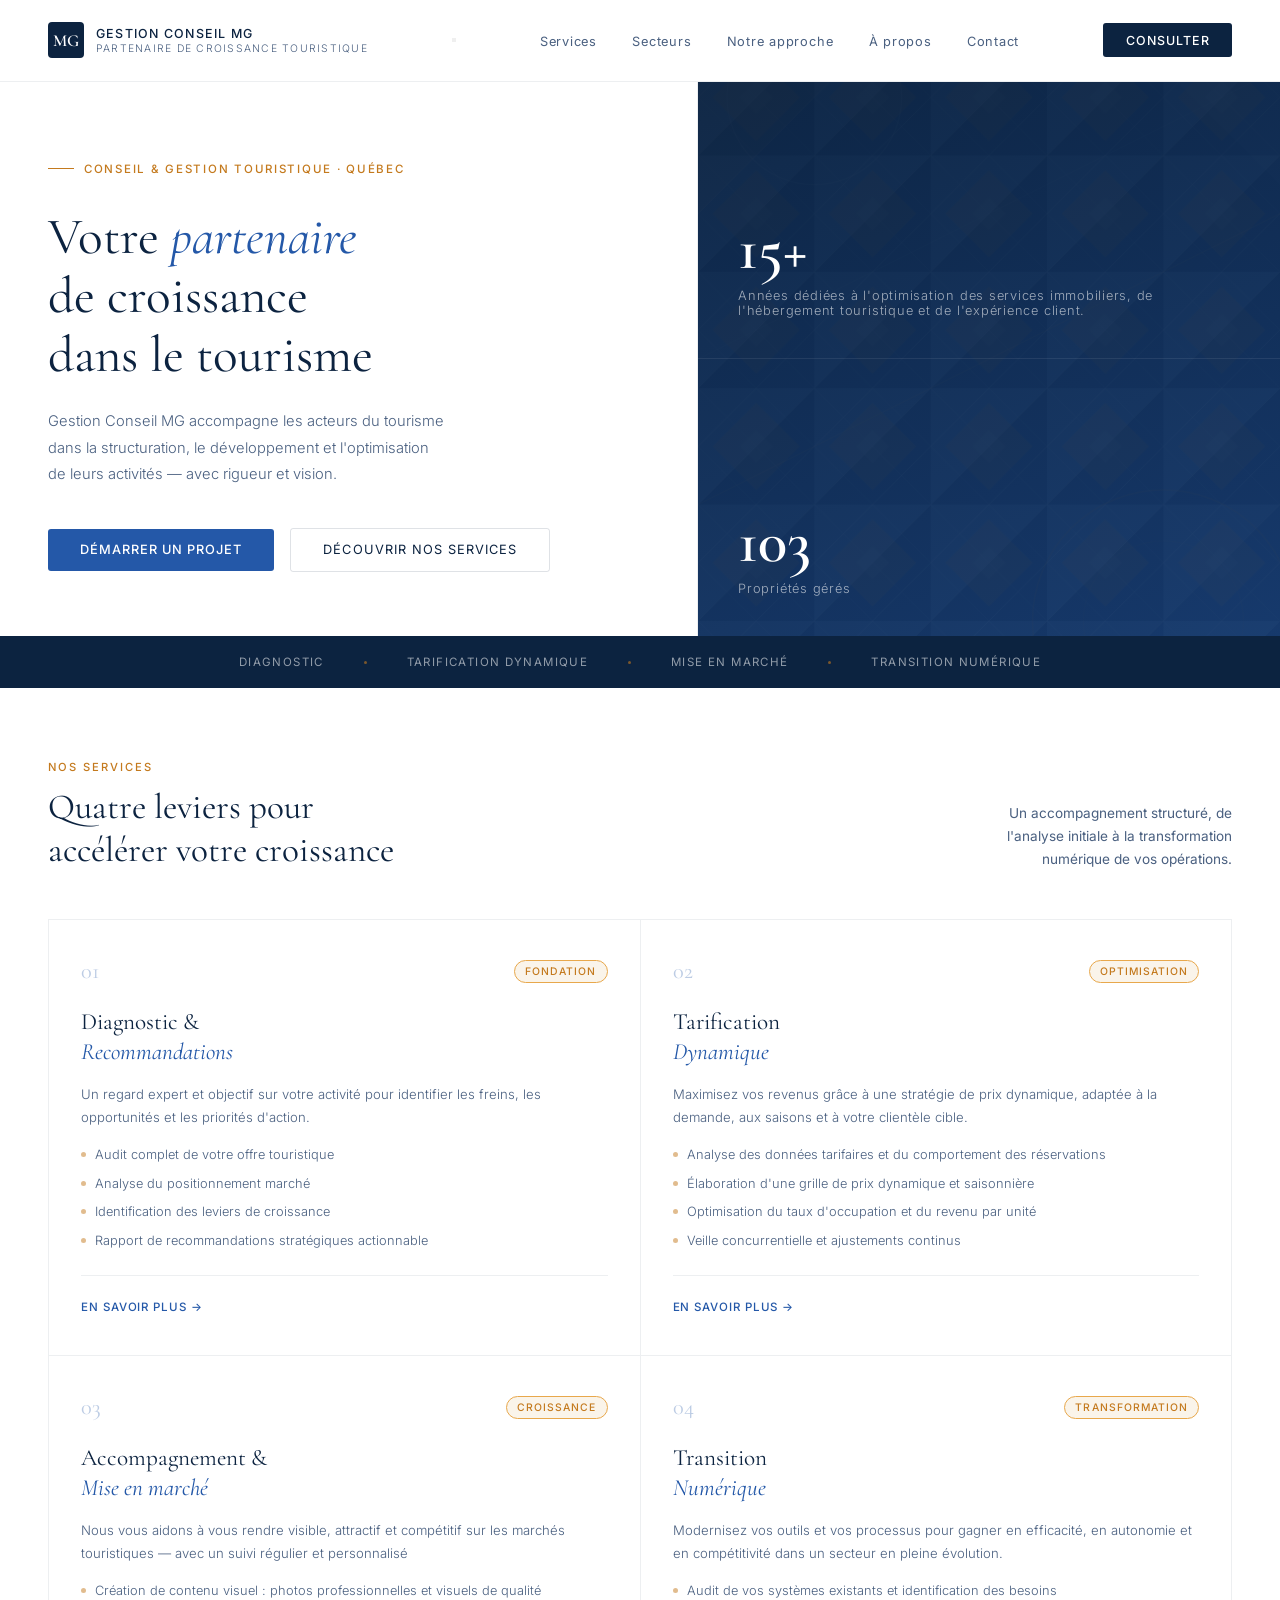
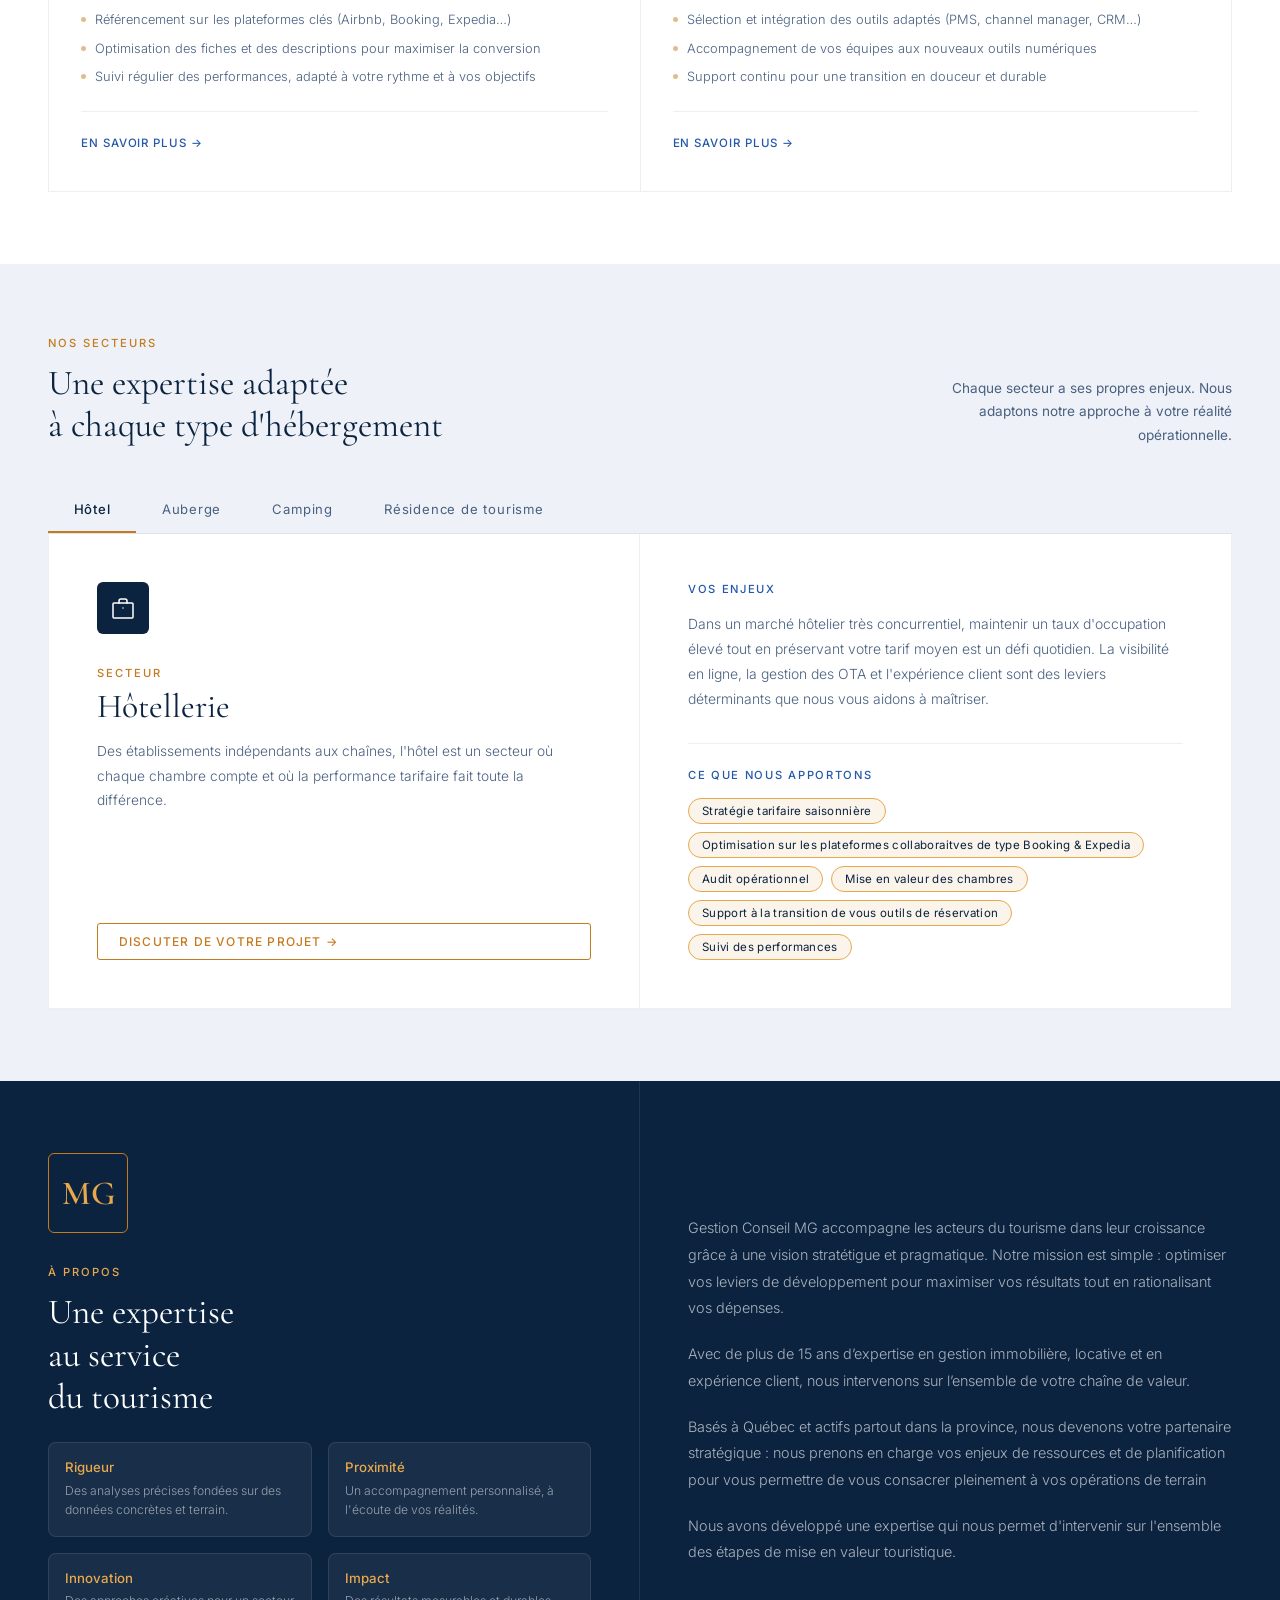
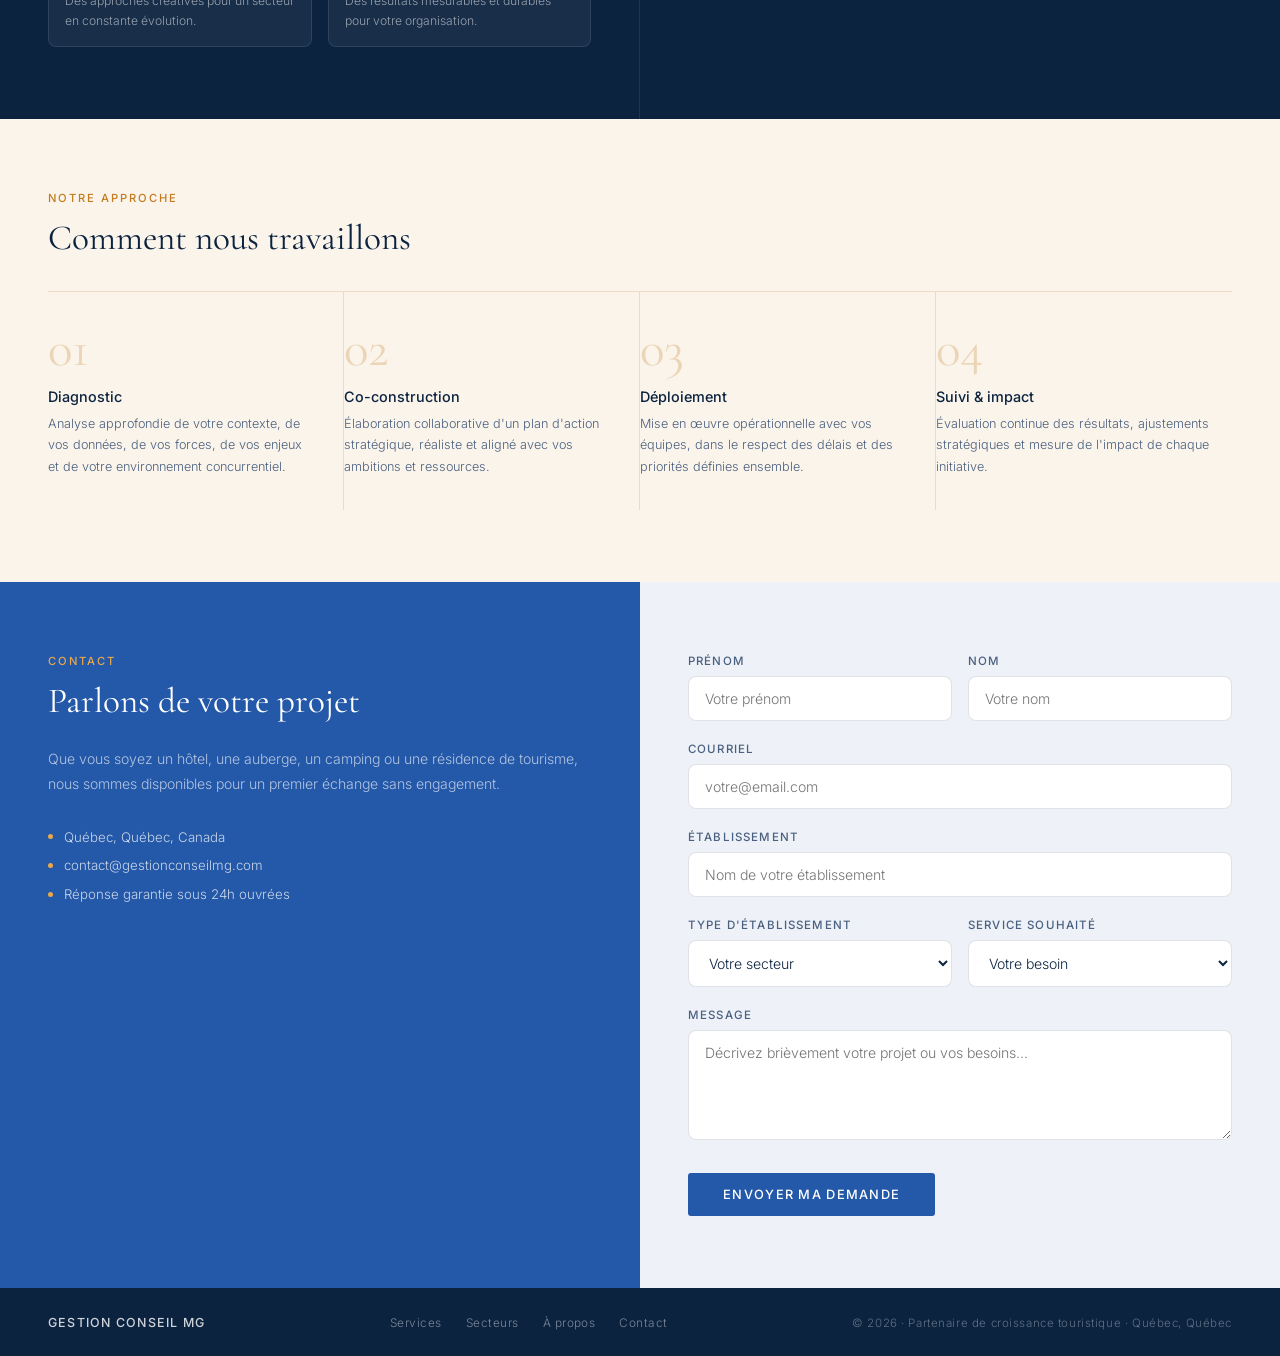
==== index.html @ 1deb2eab "Update index.html" ====
<!DOCTYPE html>
<html lang="fr">
<head>
  <meta charset="UTF-8" />
  <meta name="viewport" content="width=device-width, initial-scale=1.0" />
  <title>Gestion Conseil MG | Partenaire de croissance touristique</title>
  <meta name="description" content="Gestion Conseil MG accompagne les hôtels, auberges, campings et résidences de tourisme dans leur croissance : diagnostic, tarification dynamique, mise en marché et transition numérique." />
  <link rel="preconnect" href="https://fonts.googleapis.com" />
  <link rel="preconnect" href="https://fonts.gstatic.com" crossorigin />
  <link href="https://fonts.googleapis.com/css2?family=Cormorant+Garamond:ital,wght@0,400;0,600;1,400&family=Inter:wght@300;400;500&display=swap" rel="stylesheet" />
  <style>
    :root {
      --encre:      #0C2340;
      --cobalt:     #2458A8;
      --ciel:       #5B90D8;
      --ocre:       #C47A1E;
      --safran:     #E8A84C;
      --ivoire:     #FAF4EA;
      --ivoire-mid: #F0E8D8;
      --text:       #0C2340;
      --text-muted: #4A6080;
      --bg:         #ffffff;
      --bg-soft:    #EEF2F8;
      --border:     rgba(12,35,64,0.13);
      --border-soft:rgba(12,35,64,0.07);
      --radius:     8px;
      --radius-lg:  12px;
    }

    * { margin: 0; padding: 0; box-sizing: border-box; }

    body {
      font-family: 'Inter', sans-serif;
      background: var(--bg);
      color: var(--text);
      -webkit-font-smoothing: antialiased;
    }

    /* ── NAV ── */
    nav {
      display: flex;
      justify-content: space-between;
      align-items: center;
      padding: 1.4rem 3rem;
      border-bottom: 0.5px solid var(--border-soft);
      position: sticky;
      top: 0;
      background: var(--bg);
      z-index: 100;
    }
    .logo-wrap { display: flex; align-items: center; gap: 12px; text-decoration: none; }
    .logo-mark {
      width: 36px; height: 36px;
      background: var(--encre);
      border-radius: 4px;
      display: flex; align-items: center; justify-content: center;
      flex-shrink: 0;
    }
    .logo-mark span {
      font-family: 'Cormorant Garamond', serif;
      font-size: 1.05rem; font-weight: 600; color: #fff;
    }
    .logo-text {
      font-size: 0.78rem; font-weight: 500;
      letter-spacing: 0.1em; color: var(--text);
      text-transform: uppercase; line-height: 1.3;
    }
    .logo-sub {
      font-size: 0.65rem; font-weight: 300;
      letter-spacing: 0.12em; color: var(--text-muted);
      text-transform: uppercase;
    }
    .nav-links { display: flex; gap: 2.2rem; list-style: none; }
    .nav-links a {
      font-size: 0.8rem; color: var(--text-muted);
      text-decoration: none; letter-spacing: 0.06em;
      transition: color 0.2s;
    }
    .nav-links a:hover { color: var(--cobalt); }
    .nav-cta {
      font-size: 0.78rem; font-weight: 500;
      background: var(--encre); color: #fff;
      border: none; padding: 0.6rem 1.4rem;
      border-radius: 3px; cursor: pointer;
      font-family: 'Inter', sans-serif;
      letter-spacing: 0.08em; text-transform: uppercase;
      transition: opacity 0.2s;
    }
    .nav-cta:hover { opacity: 0.88; }

    /* ── HERO ── */
    .hero { display: grid; grid-template-columns: 1.2fr 1fr; min-height: 540px; }
    .hero-left {
      padding: 5rem 3rem 4rem;
      display: flex; flex-direction: column; justify-content: center;
      border-right: 0.5px solid var(--border-soft);
    }
    .hero-tag { display: inline-flex; align-items: center; gap: 10px; margin-bottom: 2rem; }
    .tag-line { width: 26px; height: 1px; background: var(--ocre); }
    .tag-txt {
      font-size: 0.72rem; font-weight: 500;
      letter-spacing: 0.15em; color: var(--ocre); text-transform: uppercase;
    }
    h1 {
      font-family: 'Cormorant Garamond', serif;
      font-size: 3.2rem; line-height: 1.15;
      color: var(--text); margin-bottom: 1.5rem; font-weight: 400;
    }
    h1 em { font-style: italic; color: var(--cobalt); }
    .hero-desc {
      font-size: 0.92rem; font-weight: 300;
      color: var(--text-muted); line-height: 1.8;
      max-width: 400px; margin-bottom: 2.5rem;
    }
    .hero-actions { display: flex; gap: 1rem; align-items: center; flex-wrap: wrap; }
    .btn-dark {
      background: var(--cobalt); color: #fff; border: none;
      padding: 0.85rem 2rem; font-family: 'Inter', sans-serif;
      font-size: 0.8rem; font-weight: 500;
      letter-spacing: 0.08em; text-transform: uppercase;
      cursor: pointer; border-radius: 3px; transition: opacity 0.2s;
    }
    .btn-dark:hover { opacity: 0.88; }
    .btn-outline {
      background: transparent; color: var(--text);
      border: 0.5px solid var(--border);
      padding: 0.85rem 2rem; font-family: 'Inter', sans-serif;
      font-size: 0.8rem; letter-spacing: 0.08em;
      text-transform: uppercase; cursor: pointer; border-radius: 3px;
      transition: border-color 0.2s, color 0.2s;
    }
    .btn-outline:hover { border-color: var(--ocre); color: var(--ocre); }
    .hero-right {
      display: grid; grid-template-rows: 1fr 1fr;
      background: var(--encre);
      position: relative;
      overflow: hidden;
    }
    .hero-right-bg {
      position: absolute;
      inset: 0;
      width: 100%;
      height: 100%;
      z-index: 0;
      opacity: 0.18;
    }
    .hero-right-overlay {
      position: absolute;
      inset: 0;
      background: linear-gradient(160deg, rgba(12,35,64,0.55) 0%, rgba(36,88,168,0.35) 100%);
      z-index: 1;
    }
    .hero-stat-block {
      padding: 2.5rem;
      border-bottom: 0.5px solid rgba(255,255,255,0.08);
      display: flex; flex-direction: column; justify-content: flex-end;
      position: relative;
      z-index: 2;
    }
    .hero-stat-block:last-child { border-bottom: none; border-right: none; }
    .big-num {
      font-family: 'Cormorant Garamond', serif;
      font-size: 3.8rem; font-weight: 600;
      color: #ffffff; line-height: 1;
    }
    .big-label {
      font-size: 0.8rem; font-weight: 300;
      color: rgba(255,255,255,0.6); letter-spacing: 0.06em; margin-top: 0.5rem;
    }

    /* ── TAGLINE BAR ── */
    .tagline-bar {
      padding: 1.2rem 3rem;
      display: flex; align-items: center; justify-content: center;
      gap: 2.5rem; background: var(--encre);
      flex-wrap: wrap;
    }
    .tl-item {
      font-size: 0.72rem; font-weight: 400;
      color: rgba(255,255,255,0.55); letter-spacing: 0.12em; text-transform: uppercase;
    }
    .tl-dot { width: 3px; height: 3px; border-radius: 50%; background: var(--ocre); opacity: 0.6; }

    /* ── SECTIONS ── */
    .section { padding: 4.5rem 3rem; }
    .sec-label {
      font-size: 0.7rem; font-weight: 500;
      letter-spacing: 0.18em; color: var(--ocre);
      text-transform: uppercase; margin-bottom: 0.75rem;
      display: block;
    }
    h2 {
      font-family: 'Cormorant Garamond', serif;
      font-size: 2.2rem; font-weight: 400;
      color: var(--text); line-height: 1.2;
    }
    .sec-header {
      display: flex; align-items: flex-end;
      justify-content: space-between; margin-bottom: 3rem;
    }
    .sec-desc-right {
      font-size: 0.85rem; color: var(--text-muted);
      line-height: 1.7; max-width: 280px; text-align: right;
    }

    /* ── SERVICES ── */
    .services-grid {
      display: grid; grid-template-columns: repeat(2, 1fr);
      border-top: 0.5px solid var(--border-soft);
      border-left: 0.5px solid var(--border-soft);
    }
    .svc {
      padding: 2.5rem 2rem;
      border-right: 0.5px solid var(--border-soft);
      border-bottom: 0.5px solid var(--border-soft);
      display: flex; flex-direction: column;
      transition: background 0.2s;
    }
    .svc:hover { background: var(--bg-soft); }
    .svc-top {
      display: flex; align-items: flex-start;
      justify-content: space-between; margin-bottom: 1.5rem;
    }
    .svc-num {
      font-family: 'Cormorant Garamond', serif;
      font-size: 1.4rem; color: var(--cobalt); opacity: 0.3; line-height: 1;
    }
    .svc-badge {
      font-size: 0.65rem; font-weight: 500;
      letter-spacing: 0.1em; text-transform: uppercase;
      padding: 4px 10px; border-radius: 100px;
      background: var(--ivoire); color: var(--ocre);
      border: 0.5px solid var(--safran);
    }
    .svc h3 {
      font-family: 'Cormorant Garamond', serif;
      font-size: 1.45rem; font-weight: 400;
      color: var(--text); margin-bottom: 1rem; line-height: 1.3;
    }
    .svc h3 em { font-style: italic; color: var(--cobalt); }
    .svc-body {
      font-size: 0.82rem; font-weight: 300;
      color: var(--text-muted); line-height: 1.75; flex: 1;
    }
    .svc-items { list-style: none; margin-top: 1rem; display: flex; flex-direction: column; gap: 0.55rem; }
    .svc-items li {
      display: flex; align-items: flex-start; gap: 9px;
      font-size: 0.8rem; font-weight: 300;
      color: var(--text-muted); line-height: 1.55;
    }
    .li-dot {
      width: 5px; height: 5px; border-radius: 50%;
      background: var(--ocre); opacity: 0.5;
      flex-shrink: 0; margin-top: 7px;
    }
    .svc-footer {
      margin-top: 1.5rem; padding-top: 1.2rem;
      border-top: 0.5px solid var(--border-soft);
    }
    .svc-link {
      display: inline-flex; align-items: center; gap: 6px;
      font-size: 0.72rem; font-weight: 500; color: var(--cobalt);
      letter-spacing: 0.08em; text-transform: uppercase; cursor: pointer;
      text-decoration: none; transition: gap 0.2s, color 0.2s;
    }
    .svc-link:hover { gap: 10px; color: var(--ocre); }

    /* ── SECTEURS ── */
    .secteurs-section { padding: 4.5rem 3rem; background: var(--bg-soft); }
    .secteur-tabs {
      display: flex; border-bottom: 0.5px solid var(--border-soft);
      overflow-x: auto;
    }
    .tab-btn {
      font-size: 0.82rem; font-weight: 400;
      letter-spacing: 0.06em; color: var(--text-muted);
      background: transparent; border: none;
      border-bottom: 2px solid transparent;
      padding: 0.9rem 1.6rem; cursor: pointer;
      font-family: 'Inter', sans-serif;
      transition: color 0.2s, border-color 0.2s;
      white-space: nowrap;
    }
    .tab-btn.active { color: var(--encre); font-weight: 500; border-bottom-color: var(--ocre); }
    .tab-btn:hover { color: var(--text); }
    .secteur-panels {
      border: 0.5px solid var(--border-soft);
      border-top: none; background: var(--bg);
    }
    .secteur-panel { display: none; grid-template-columns: 1fr 1fr; min-height: 400px; }
    .secteur-panel.active { display: grid; }
    .panel-left {
      padding: 3rem;
      border-right: 0.5px solid var(--border-soft);
      display: flex; flex-direction: column; justify-content: space-between;
    }
    .panel-icon {
      width: 52px; height: 52px;
      background: var(--encre);
      border-radius: 6px;
      display: flex; align-items: center; justify-content: center;
      margin-bottom: 2rem;
    }
    .panel-icon svg {
      width: 24px; height: 24px;
      stroke: #fff; fill: none;
      stroke-width: 1.5; stroke-linecap: round; stroke-linejoin: round;
    }
    .panel-title {
      font-family: 'Cormorant Garamond', serif;
      font-size: 2.1rem; font-weight: 400;
      color: var(--text); margin-bottom: 0.75rem; line-height: 1.2;
    }
    .panel-title em { font-style: italic; color: var(--cobalt); }
    .panel-subtitle {
      font-size: 0.86rem; font-weight: 300;
      color: var(--text-muted); line-height: 1.78; margin-bottom: 2rem;
    }
    .panel-cta {
      display: inline-flex; align-items: center; gap: 8px;
      font-size: 0.75rem; font-weight: 500; color: var(--ocre);
      letter-spacing: 0.1em; text-transform: uppercase; cursor: pointer;
      border: 1px solid var(--ocre); padding: 0.65rem 1.3rem;
      border-radius: 3px; background: transparent;
      font-family: 'Inter', sans-serif; transition: background 0.2s, color 0.2s;
    }
    .panel-cta:hover { background: var(--ocre); color: #fff; }
    .panel-right { padding: 3rem; display: flex; flex-direction: column; }
    .panel-challenge { margin-bottom: 2rem; }
    .panel-challenge h4, .panel-services h4 {
      font-size: 0.7rem; font-weight: 500;
      letter-spacing: 0.15em; color: var(--cobalt);
      text-transform: uppercase; margin-bottom: 1rem;
    }
    .panel-challenge p {
      font-size: 0.87rem; font-weight: 300;
      color: var(--text-muted); line-height: 1.78;
    }
    .panel-services { border-top: 0.5px solid var(--border-soft); padding-top: 1.5rem; }
    .panel-tags { display: flex; flex-wrap: wrap; gap: 0.5rem; }
    .ptag {
      font-size: 0.72rem; font-weight: 400;
      color: var(--encre); background: var(--ivoire);
      border: 0.5px solid var(--safran);
      padding: 5px 13px; border-radius: 100px; letter-spacing: 0.03em;
    }

    /* ── À PROPOS ── */
    .about { display: grid; grid-template-columns: 1fr 1fr; background: var(--encre); }
    .about-left { padding: 4.5rem 3rem; border-right: 0.5px solid rgba(255,255,255,0.08); }
    .about-left .sec-label { color: var(--safran); }
    .about-left h2 { color: #fff; margin-bottom: 1.5rem; }
    .about-right { padding: 4.5rem 3rem; display: flex; flex-direction: column; justify-content: center; }
    .about-right p {
      font-size: 0.9rem; font-weight: 300;
      color: rgba(255,255,255,0.65); line-height: 1.85; margin-bottom: 1.2rem;
    }
    .mg-monogram {
      width: 80px; height: 80px;
      border: 1.5px solid var(--ocre); border-radius: 6px;
      display: flex; align-items: center; justify-content: center;
      margin-bottom: 2rem;
    }
    .mg-monogram span {
      font-family: 'Cormorant Garamond', serif;
      font-size: 2.1rem; font-weight: 600; color: var(--safran);
    }
    .values { display: grid; grid-template-columns: 1fr 1fr; gap: 1rem; margin-top: 1.5rem; }
    .val {
      border: 0.5px solid rgba(255,255,255,0.1);
      padding: 1rem; border-radius: var(--radius);
      background: rgba(255,255,255,0.05);
    }
    .val h4 { font-size: 0.83rem; font-weight: 500; color: var(--safran); margin-bottom: 0.35rem; }
    .val p { font-size: 0.76rem; font-weight: 300; color: rgba(255,255,255,0.55); line-height: 1.6; }

    /* ── PROCESSUS ── */
    .process { padding: 4.5rem 3rem; background: var(--ivoire); }
    .process .sec-label { color: var(--ocre); }
    .steps {
      display: grid; grid-template-columns: repeat(4, 1fr);
      border-top: 0.5px solid rgba(196,122,30,0.2); margin-top: 2rem;
    }
    .step { padding: 2rem 1.8rem 2rem 0; border-right: 0.5px solid rgba(196,122,30,0.2); }
    .step:last-child { border-right: none; padding-right: 0; }
    .step-n {
      font-family: 'Cormorant Garamond', serif;
      font-size: 3.2rem; color: var(--ocre);
      opacity: 0.25; line-height: 1; margin-bottom: 0.75rem;
    }
    .step h4 { font-size: 0.9rem; font-weight: 500; color: var(--encre); margin-bottom: 0.5rem; }
    .step p { font-size: 0.79rem; font-weight: 300; color: var(--text-muted); line-height: 1.72; }

    /* ── CONTACT ── */
    .contact-section { display: grid; grid-template-columns: 1fr 1fr; }
    .contact-left { padding: 4.5rem 3rem; background: var(--cobalt); }
    .contact-left .sec-label { color: var(--safran); }
    .contact-left h2 {
      font-family: 'Cormorant Garamond', serif;
      font-size: 2.2rem; color: #fff; margin-bottom: 1.5rem;
    }
    .contact-left p {
      font-size: 0.88rem; font-weight: 300;
      color: rgba(255,255,255,0.65); line-height: 1.8; margin-bottom: 2rem;
    }
    .contact-details { display: flex; flex-direction: column; gap: 0.8rem; }
    .cd {
      font-size: 0.83rem; font-weight: 300;
      color: rgba(255,255,255,0.75);
      display: flex; align-items: center; gap: 11px;
    }
    .cd-dot { width: 5px; height: 5px; border-radius: 50%; background: var(--safran); flex-shrink: 0; }
    .contact-right { padding: 4.5rem 3rem; background: var(--bg-soft); }
    .form-group { margin-bottom: 1.3rem; }
    .form-group label {
      display: block; font-size: 0.72rem; font-weight: 500;
      letter-spacing: 0.1em; text-transform: uppercase;
      color: var(--text-muted); margin-bottom: 0.5rem;
    }
    .form-group input,
    .form-group textarea,
    .form-group select {
      width: 100%; padding: 0.82rem 1rem;
      border: 0.5px solid var(--border);
      border-radius: var(--radius);
      background: var(--bg); color: var(--text);
      font-family: 'Inter', sans-serif;
      font-size: 0.88rem; font-weight: 300; outline: none;
      transition: border-color 0.2s;
    }
    .form-group input:focus,
    .form-group textarea:focus,
    .form-group select:focus { border-color: var(--cobalt); }
    .form-group textarea { min-height: 110px; resize: vertical; }
    .form-row { display: grid; grid-template-columns: 1fr 1fr; gap: 1rem; }
    .submit {
      background: var(--cobalt); color: #fff; border: none;
      padding: 0.9rem 2.2rem; font-family: 'Inter', sans-serif;
      font-size: 0.8rem; font-weight: 500;
      letter-spacing: 0.1em; text-transform: uppercase;
      cursor: pointer; border-radius: 3px; margin-top: 0.5rem;
      transition: opacity 0.2s;
    }
    .submit:hover { opacity: 0.88; }

    /* ── FOOTER ── */
    footer {
      border-top: 0.5px solid var(--border-soft);
      padding: 1.6rem 3rem;
      background: var(--encre);
      display: flex; justify-content: space-between; align-items: center;
      flex-wrap: wrap; gap: 1rem;
    }
    .foot-logo {
      font-size: 0.78rem; font-weight: 500;
      letter-spacing: 0.1em; color: rgba(255,255,255,0.8); text-transform: uppercase;
    }
    .foot-links { display: flex; gap: 1.5rem; }
    .foot-links a {
      font-size: 0.74rem; font-weight: 300;
      color: rgba(255,255,255,0.45); text-decoration: none;
      letter-spacing: 0.04em; transition: color 0.2s;
    }
    .foot-links a:hover { color: var(--safran); }
    .foot-right {
      font-size: 0.72rem; font-weight: 300;
      color: rgba(255,255,255,0.35); letter-spacing: 0.05em;
    }

    /* ── RESPONSIVE ── */
    @media (max-width: 900px) {
      nav { padding: 1rem 1.5rem; }
      .nav-links { display: none; }
      .hero { grid-template-columns: 1fr; }
      .hero-right { grid-template-columns: 1fr 1fr; grid-template-rows: auto; min-height: auto; }
      .hero-stat-block { border-bottom: none; border-right: 0.5px solid var(--border-soft); }
      .hero-stat-block:last-child { border-right: none; }
      h1 { font-size: 2.4rem; }
      .section, .secteurs-section, .about-left, .about-right,
      .process, .contact-left, .contact-right { padding: 3rem 1.5rem; }
      .services-grid { grid-template-columns: 1fr; }
      .about { grid-template-columns: 1fr; }
      .about-left { border-right: none; border-bottom: 0.5px solid rgba(255,255,255,0.08); }
      .steps { grid-template-columns: 1fr 1fr; }
      .step { border-bottom: 0.5px solid rgba(196,122,30,0.2); }
      .step:nth-child(2n) { border-right: none; }
      .contact-section { grid-template-columns: 1fr; }
      .secteur-panel { grid-template-columns: 1fr; }
      .panel-left { border-right: none; border-bottom: 0.5px solid var(--border-soft); }
      .sec-header { flex-direction: column; align-items: flex-start; gap: 1rem; }
      .sec-desc-right { text-align: left; max-width: 100%; }
      .form-row { grid-template-columns: 1fr; }
      .tagline-bar { gap: 1.5rem; }
    }
  </style>
</head>
<body>

<!-- ── NAVIGATION ── -->
<nav>
  <a class="logo-wrap" href="#">
    <div class="logo-mark"><span>MG</span></div>
    <div>
      <div class="logo-text">Gestion Conseil MG</div>
      <div class="logo-sub">Partenaire de croissance touristique</div>
    </div>
  </a>

  <!-- Bouton hamburger (visible sur mobile) -->
  <button class="nav-toggle" aria-label="Ouvrir le menu" aria-expanded="false" aria-controls="main-nav">
    <span class="bar"></span>
    <span class="bar"></span>
    <span class="bar"></span>
  </button>

  <ul class="nav-links" id="main-nav">
    <li><a href="#services">Services</a></li>
    <li><a href="#secteurs">Secteurs</a></li>
    <li><a href="#approche">Notre approche</a></li>
    <li><a href="#apropos">À propos</a></li>
    <li><a href="#contact">Contact</a></li>
  </ul>

  <button class="nav-cta" onclick="document.getElementById('contact').scrollIntoView({behavior:'smooth'})">Consulter</button>
</nav>

<!-- ── HERO ── -->
<section class="hero">
  <div class="hero-left">
    <div class="hero-tag">
      <div class="tag-line"></div>
      <div class="tag-txt">Conseil &amp; Gestion Touristique · Québec</div>
    </div>
    <h1>Votre <em>partenaire</em><br>de croissance<br>dans le tourisme</h1>
    <p class="hero-desc">Gestion Conseil MG accompagne les acteurs du tourisme dans la structuration, le développement et l'optimisation de leurs activités — avec rigueur et vision.</p>
    <div class="hero-actions">
      <button class="btn-dark" onclick="document.getElementById('contact').scrollIntoView({behavior:'smooth'})">Démarrer un projet</button>
      <button class="btn-outline" onclick="document.getElementById('services').scrollIntoView({behavior:'smooth'})">Découvrir nos services</button>
    </div>
  </div>
  <div class="hero-right">
    <!-- Texture géométrique SVG -->
    <svg class="hero-right-bg" xmlns="http://www.w3.org/2000/svg" viewBox="0 0 400 600" preserveAspectRatio="xMidYMid slice">
      <!-- Grille de triangles et losanges -->
      <defs>
        <pattern id="geo" x="0" y="0" width="80" height="80" patternUnits="userSpaceOnUse">
          <!-- Triangle haut-gauche -->
          <polygon points="0,0 80,0 0,80" fill="#5B90D8" opacity="0.6"/>
          <!-- Triangle bas-droit -->
          <polygon points="80,80 80,0 0,80" fill="#2458A8" opacity="0.5"/>
          <!-- Losange central -->
          <polygon points="40,10 70,40 40,70 10,40" fill="#C47A1E" opacity="0.25"/>
          <!-- Petit carré centre -->
          <rect x="32" y="32" width="16" height="16" fill="#ffffff" opacity="0.08" transform="rotate(45 40 40)"/>
        </pattern>
        <pattern id="grid" x="0" y="0" width="40" height="40" patternUnits="userSpaceOnUse">
          <line x1="40" y1="0" x2="0" y2="40" stroke="#ffffff" stroke-width="0.4" opacity="0.3"/>
          <line x1="0" y1="0" x2="40" y2="40" stroke="#ffffff" stroke-width="0.4" opacity="0.15"/>
        </pattern>
      </defs>
      <rect width="400" height="600" fill="url(#geo)"/>
      <rect width="400" height="600" fill="url(#grid)"/>
      <!-- Grands triangles décoratifs -->
      <polygon points="0,0 200,0 0,200" fill="#E8A84C" opacity="0.12"/>
      <polygon points="400,600 200,600 400,400" fill="#5B90D8" opacity="0.15"/>
      <polygon points="400,0 400,180 220,0" fill="#ffffff" opacity="0.06"/>
      <!-- Cercles géométriques -->
      <circle cx="320" cy="480" r="90" fill="none" stroke="#C47A1E" stroke-width="1" opacity="0.2"/>
      <circle cx="320" cy="480" r="55" fill="none" stroke="#C47A1E" stroke-width="0.5" opacity="0.15"/>
      <circle cx="80" cy="120" r="60" fill="none" stroke="#ffffff" stroke-width="0.8" opacity="0.12"/>
      <!-- Lignes diagonales -->
      <line x1="0" y1="300" x2="400" y2="100" stroke="#ffffff" stroke-width="0.5" opacity="0.1"/>
      <line x1="0" y1="400" x2="400" y2="200" stroke="#E8A84C" stroke-width="0.8" opacity="0.15"/>
    </svg>
    <div class="hero-right-overlay"></div>
    <div class="hero-stat-block">
      <div class="big-num">15+</div>
      <div class="big-label">Années dédiées à l'optimisation des services immobiliers, de l'hébergement touristique et de l'expérience client.</div>
    </div>
    <div class="hero-stat-block">
      <div class="big-num">103</div>
      <div class="big-label">Propriétés gérés</div>
    </div>
  </div>
</section>

<!-- ── TAGLINE BAR ── -->
<div class="tagline-bar">
  <span class="tl-item">Diagnostic</span>
  <div class="tl-dot"></div>
  <span class="tl-item">Tarification dynamique</span>
  <div class="tl-dot"></div>
  <span class="tl-item">Mise en marché</span>
  <div class="tl-dot"></div>
  <span class="tl-item">Transition numérique</span>
</div>

<!-- ── SERVICES ── -->
<section class="section" id="services">
  <div class="sec-header">
    <div>
      <span class="sec-label">Nos services</span>
      <h2>Quatre leviers pour<br>accélérer votre croissance</h2>
    </div>
    <p class="sec-desc-right">Un accompagnement structuré, de l'analyse initiale à la transformation numérique de vos opérations.</p>
  </div>
  <div class="services-grid">

    <div class="svc">
      <div class="svc-top">
        <div class="svc-num">01</div>
        <div class="svc-badge">Fondation</div>
      </div>
      <h3>Diagnostic &amp;<br><em>Recommandations</em></h3>
      <div class="svc-body">
        Un regard expert et objectif sur votre activité pour identifier les freins, les opportunités et les priorités d'action.
        <ul class="svc-items">
          <li><div class="li-dot"></div>Audit complet de votre offre touristique</li>
          <li><div class="li-dot"></div>Analyse du positionnement marché</li>
          <li><div class="li-dot"></div>Identification des leviers de croissance</li>
          <li><div class="li-dot"></div>Rapport de recommandations stratégiques actionnable</li>
        </ul>
      </div>
      <div class="svc-footer"><a class="svc-link" href="#contact">En savoir plus →</a></div>
    </div>

    <div class="svc">
      <div class="svc-top">
        <div class="svc-num">02</div>
        <div class="svc-badge">Optimisation</div>
      </div>
      <h3>Tarification<br><em>Dynamique</em></h3>
      <div class="svc-body">
        Maximisez vos revenus grâce à une stratégie de prix dynamique, adaptée à la demande, aux saisons et à votre clientèle cible.
        <ul class="svc-items">
          <li><div class="li-dot"></div>Analyse des données tarifaires et du comportement des réservations</li>
          <li><div class="li-dot"></div>Élaboration d'une grille de prix dynamique et saisonnière</li>
          <li><div class="li-dot"></div>Optimisation du taux d'occupation et du revenu par unité</li>
          <li><div class="li-dot"></div>Veille concurrentielle et ajustements continus</li>
        </ul>
      </div>
      <div class="svc-footer"><a class="svc-link" href="#contact">En savoir plus →</a></div>
    </div>

    <div class="svc">
      <div class="svc-top">
        <div class="svc-num">03</div>
        <div class="svc-badge">Croissance</div>
      </div>
      <h3>Accompagnement &amp;<br><em>Mise en marché</em></h3>
      <div class="svc-body">
        Nous vous aidons à vous rendre visible, attractif et compétitif sur les marchés touristiques — avec un suivi régulier et personnalisé
        <ul class="svc-items">
          <li><div class="li-dot"></div>Création de contenu visuel : photos professionnelles et visuels de qualité</li>
          <li><div class="li-dot"></div>Référencement sur les plateformes clés (Airbnb, Booking, Expedia…)</li>
          <li><div class="li-dot"></div>Optimisation des fiches et des descriptions pour maximiser la conversion</li>
          <li><div class="li-dot"></div>Suivi régulier des performances, adapté à votre rythme et à vos objectifs</li>
        </ul>
      </div>
      <div class="svc-footer"><a class="svc-link" href="#contact">En savoir plus →</a></div>
    </div>

    <div class="svc">
      <div class="svc-top">
        <div class="svc-num">04</div>
        <div class="svc-badge">Transformation</div>
      </div>
      <h3>Transition<br><em>Numérique</em></h3>
      <div class="svc-body">
        Modernisez vos outils et vos processus pour gagner en efficacité, en autonomie et en compétitivité dans un secteur en pleine évolution.
        <ul class="svc-items">
          <li><div class="li-dot"></div>Audit de vos systèmes existants et identification des besoins</li>
          <li><div class="li-dot"></div>Sélection et intégration des outils adaptés (PMS, channel manager, CRM…)</li>
          <li><div class="li-dot"></div>Accompagnement de vos équipes aux nouveaux outils numériques</li>
          <li><div class="li-dot"></div>Support continu pour une transition en douceur et durable</li>
        </ul>
      </div>
      <div class="svc-footer"><a class="svc-link" href="#contact">En savoir plus →</a></div>
    </div>

  </div>
</section>

<!-- ── SECTEURS ── -->
<section class="secteurs-section" id="secteurs">
  <div style="margin-bottom:2.5rem">
    <span class="sec-label">Nos secteurs</span>
    <div class="sec-header" style="margin-bottom:0">
      <h2>Une expertise adaptée<br>à chaque type d'hébergement</h2>
      <p class="sec-desc-right">Chaque secteur a ses propres enjeux. Nous adaptons notre approche à votre réalité opérationnelle.</p>
    </div>
  </div>

  <div class="secteur-tabs">
    <button class="tab-btn active" onclick="showTab('hotel',this)">Hôtel</button>
    <button class="tab-btn" onclick="showTab('auberge',this)">Auberge</button>
    <button class="tab-btn" onclick="showTab('camping',this)">Camping</button>
    <button class="tab-btn" onclick="showTab('residence',this)">Résidence de tourisme</button>
  </div>

  <div class="secteur-panels">

    <div class="secteur-panel active" id="panel-hotel">
      <div class="panel-left">
        <div>
          <div class="panel-icon">
            <svg viewBox="0 0 24 24"><rect x="2" y="7" width="20" height="15" rx="1"/><path d="M16 7V5a2 2 0 0 0-2-2h-4a2 2 0 0 0-2 2v2"/><line x1="12" y1="12" x2="12" y2="12.01"/></svg>
          </div>
          <span class="sec-label" style="margin-bottom:0.4rem">Secteur</span>
          <div class="panel-title">Hôtellerie</div>
          <p class="panel-subtitle">Des établissements indépendants aux chaînes, l'hôtel est un secteur où chaque chambre compte et où la performance tarifaire fait toute la différence.</p>
        </div>
        <button class="panel-cta" onclick="document.getElementById('contact').scrollIntoView({behavior:'smooth'})">Discuter de votre projet →</button>
      </div>
      <div class="panel-right">
        <div class="panel-challenge"><h4>Vos enjeux</h4><p>Dans un marché hôtelier très concurrentiel, maintenir un taux d'occupation élevé tout en préservant votre tarif moyen est un défi quotidien. La visibilité en ligne, la gestion des OTA et l'expérience client sont des leviers déterminants que nous vous aidons à maîtriser.</p></div>
        <div class="panel-services"><h4>Ce que nous apportons</h4>
          <div class="panel-tags">
            <span class="ptag">Stratégie tarifaire saisonnière</span>
            <span class="ptag">Optimisation sur les plateformes collaboraitves de type Booking &amp; Expedia</span>
            <span class="ptag">Audit opérationnel</span>
            <span class="ptag">Mise en valeur des chambres</span>
            <span class="ptag">Support à la transition de vous outils de réservation</span>
            <span class="ptag">Suivi des performances</span>
          </div>
        </div>
      </div>
    </div>

    <div class="secteur-panel" id="panel-auberge">
      <div class="panel-left">
        <div>
          <div class="panel-icon">
            <svg viewBox="0 0 24 24"><path d="M3 9l9-7 9 7v11a2 2 0 0 1-2 2H5a2 2 0 0 1-2-2z"/><polyline points="9 22 9 12 15 12 15 22"/></svg>
          </div>
          <span class="sec-label" style="margin-bottom:0.4rem">Secteur</span>
          <div class="panel-title">Auberge</div>
          <p class="panel-subtitle">Les auberges — de charme, rurales ou de jeunesse — offrent une expérience unique fondée sur l'authenticité et l'accueil. Leur potentiel commercial est souvent sous-exploité.</p>
        </div>
        <button class="panel-cta" onclick="document.getElementById('contact').scrollIntoView({behavior:'smooth'})">Discuter de votre projet →</button>
      </div>
      <div class="panel-right">
        <div class="panel-challenge"><h4>Vos enjeux</h4><p>Les auberges font face à des défis particuliers : saisonnalité prononcée, ressources humaines limitées, faible visibilité numérique et difficulté à se différencier dans un marché saturé. Nous vous aidons à construire une identité forte, à structurer vos tarifs et à rayonner sur les bonnes plateformes.</p></div>
        <div class="panel-services"><h4>Ce que nous apportons</h4>
          <div class="panel-tags">
            <span class="ptag">Positionnement &amp; identité</span>
            <span class="ptag">Tarification par saison</span>
            <span class="ptag">Photos professionnelles</span>
            <span class="ptag">Optimisation sur les plateformes collaboraitves de type Booking &amp; Expedia</span>
            <span class="ptag">Gestion des avis clients</span>
            <span class="ptag">Support à la transition de vous outils de réservation</span>
            <span class="ptag">Suivi régulier adapté</span>
          </div>
        </div>
      </div>
    </div>

    <div class="secteur-panel" id="panel-camping">
      <div class="panel-left">
        <div>
          <div class="panel-icon">
            <svg viewBox="0 0 24 24"><polygon points="3 17 12 3 21 17"/><line x1="3" y1="17" x2="21" y2="17"/></svg>
          </div>
          <span class="sec-label" style="margin-bottom:0.4rem">Secteur</span>
          <div class="panel-title">Camping</div>
          <p class="panel-subtitle">Emplacements, chalets, tentes prêt-à-camper : le secteur du camping se transforme avec la montée du glamping et des nouvelles attentes de la clientèle en quête de nature et d'authenticité.</p>
        </div>
        <button class="panel-cta" onclick="document.getElementById('contact').scrollIntoView({behavior:'smooth'})">Discuter de votre projet →</button>
      </div>
      <div class="panel-right">
        <div class="panel-challenge"><h4>Vos enjeux</h4><p>La haute saisonnalité des campings exige une gestion rigoureuse des disponibilités, une tarification dynamique par type d'emplacement et une présence digitale optimisée pour capter les réservations en ligne. Nous vous accompagnons pour maximiser vos revenus sur chaque période et diversifier votre clientèle.</p></div>
        <div class="panel-services"><h4>Ce que nous apportons</h4>
          <div class="panel-tags">
            <span class="ptag">Tarification par type d'unité</span>
            <span class="ptag">Stratégie haute &amp; basse saison</span>
            <span class="ptag">Mise en valeur visuelle des sites</span>
            <span class="ptag">Référencement plateformes camping</span>
            <span class="ptag">Support à la transition de vous outils de réservation</span>
            <span class="ptag">Développement offre glamping</span>
            <span class="ptag">Suivi des performances</span>
          </div>
        </div>
      </div>
    </div>

    <div class="secteur-panel" id="panel-residence">
      <div class="panel-left">
        <div>
          <div class="panel-icon">
            <svg viewBox="0 0 24 24"><path d="M3 9l9-7 9 7v11a2 2 0 0 1-2 2H5a2 2 0 0 1-2-2z"/><rect x="9" y="14" width="6" height="8"/></svg>
          </div>
          <span class="sec-label" style="margin-bottom:0.4rem">Secteur</span>
          <div class="panel-title">Résidence <em>de tourisme</em></div>
          <p class="panel-subtitle">Appartements meublés, studios ou villas en gestion locative touristique : la résidence de tourisme cumule les enjeux de l'hôtellerie et de la gestion immobilière.</p>
        </div>
        <button class="panel-cta" onclick="document.getElementById('contact').scrollIntoView({behavior:'smooth'})">Discuter de votre projet →</button>
      </div>
      <div class="panel-right">
        <div class="panel-challenge"><h4>Vos enjeux</h4><p>Entre la concurrence d'Airbnb, la gestion multi-unités et les exigences de classement, les résidences de tourisme doivent se professionnaliser sur tous les fronts : tarification, visibilité, maintenance et expérience client. Nous vous aidons à structurer votre offre et à optimiser chaque unité.</p></div>
        <div class="panel-services"><h4>Ce que nous apportons</h4>
          <div class="panel-tags">
            <span class="ptag">Tarification multi-unités</span>
            <span class="ptag">Optimisation Airbnb &amp; VRBO</span>
            <span class="ptag">Photos &amp; description des unités</span>
            <span class="ptag">Channel manager adapté</span>
            <span class="ptag">Classement &amp; certification</span>
            <span class="ptag">Gestion des avis &amp; e-réputation</span>
            <span class="ptag">Support à la transition de vous outils de réservation</span>
            <span class="ptag">Suivi mensuel des revenus</span>
          </div>
        </div>
      </div>
    </div>

  </div>
</section>

<!-- ── À PROPOS ── -->
<section class="about" id="apropos">
  <div class="about-left">
    <div class="mg-monogram"><span>MG</span></div>
    <span class="sec-label">À propos</span>
    <h2>Une expertise<br>au service<br>du tourisme</h2>
    <div class="values">
      <div class="val"><h4>Rigueur</h4><p>Des analyses précises fondées sur des données concrètes et terrain.</p></div>
      <div class="val"><h4>Proximité</h4><p>Un accompagnement personnalisé, à l'écoute de vos réalités.</p></div>
      <div class="val"><h4>Innovation</h4><p>Des approches créatives pour un secteur en constante évolution.</p></div>
      <div class="val"><h4>Impact</h4><p>Des résultats mesurables et durables pour votre organisation.</p></div>
    </div>
  </div>
  <div class="about-right">
    <p>Gestion Conseil MG accompagne les acteurs du tourisme dans leur croissance grâce à une vision stratétigue et pragmatique. Notre mission est simple : optimiser vos leviers de développement pour maximiser vos résultats tout en rationalisant vos dépenses.
    <p>Avec de plus de 15 ans d’expertise en gestion immobilière, locative et en expérience client, nous intervenons sur l’ensemble de votre chaîne de valeur. 
    <p>Basés à Québec et actifs partout dans la province, nous devenons votre partenaire stratégique : nous prenons en charge vos enjeux de ressources et de planification pour vous permettre de vous consacrer pleinement à vos opérations de terrain</p>
    <p>Nous avons développé une expertise qui nous permet d'intervenir sur l'ensemble des étapes de mise en valeur touristique.</p>
  </div>
</section>

<!-- ── PROCESSUS ── -->
<section class="process" id="approche">
  <span class="sec-label">Notre approche</span>
  <h2>Comment nous travaillons</h2>
  <div class="steps">
    <div class="step"><div class="step-n">01</div><h4>Diagnostic</h4><p>Analyse approfondie de votre contexte, de vos données, de vos forces, de vos enjeux et de votre environnement concurrentiel.</p></div>
    <div class="step"><div class="step-n">02</div><h4>Co-construction</h4><p>Élaboration collaborative d'un plan d'action stratégique, réaliste et aligné avec vos ambitions et ressources.</p></div>
    <div class="step"><div class="step-n">03</div><h4>Déploiement</h4><p>Mise en œuvre opérationnelle avec vos équipes, dans le respect des délais et des priorités définies ensemble.</p></div>
    <div class="step"><div class="step-n">04</div><h4>Suivi &amp; impact</h4><p>Évaluation continue des résultats, ajustements stratégiques et mesure de l'impact de chaque initiative.</p></div>
  </div>
</section>

<!-- ── CONTACT ── -->
<section class="contact-section" id="contact">
  <div class="contact-left">
    <span class="sec-label">Contact</span>
    <h2>Parlons de votre projet</h2>
    <p>Que vous soyez un hôtel, une auberge, un camping ou une résidence de tourisme, nous sommes disponibles pour un premier échange sans engagement.</p>
    <div class="contact-details">
      <div class="cd"><div class="cd-dot"></div>Québec, Québec, Canada</div>
      <div class="cd"><div class="cd-dot"></div>contact@gestionconseilmg.com</div>
      <div class="cd"><div class="cd-dot"></div>Réponse garantie sous 24h ouvrées</div>
    </div>
  </div>
  <div class="contact-right">
    <form onsubmit="handleSubmit(event)">
      <div class="form-row">
        <div class="form-group"><label>Prénom</label><input type="text" placeholder="Votre prénom" required /></div>
        <div class="form-group"><label>Nom</label><input type="text" placeholder="Votre nom" required /></div>
      </div>
      <div class="form-group"><label>Courriel</label><input type="email" placeholder="votre@email.com" required /></div>
      <div class="form-group"><label>Établissement</label><input type="text" placeholder="Nom de votre établissement" /></div>
      <div class="form-row">
        <div class="form-group">
          <label>Type d'établissement</label>
          <select>
            <option value="" disabled selected>Votre secteur</option>
            <option>Hôtel</option>
            <option>Auberge</option>
            <option>Camping</option>
            <option>Résidence de tourisme</option>
            <option>Autre</option>
          </select>
        </div>
        <div class="form-group">
          <label>Service souhaité</label>
          <select>
            <option value="" disabled selected>Votre besoin</option>
            <option>Diagnostic et recommandations</option>
            <option>Tarification dynamique</option>
            <option>Mise en marché</option>
            <option>Transition numérique</option>
            <option>Autre</option>
          </select>
        </div>
      </div>
      <div class="form-group"><label>Message</label><textarea placeholder="Décrivez brièvement votre projet ou vos besoins..."></textarea></div>
      <button type="submit" class="submit">Envoyer ma demande</button>
    </form>
  </div>
</section>

<!-- ── FOOTER ── -->
<footer>
  <div class="foot-logo">Gestion Conseil MG</div>
  <div class="foot-links">
    <a href="#services">Services</a>
    <a href="#secteurs">Secteurs</a>
    <a href="#apropos">À propos</a>
    <a href="#contact">Contact</a>
  </div>
  <div class="foot-right">© 2026 · Partenaire de croissance touristique · Québec, Québec</div>
</footer>

<script>
  function showTab(id, btn) {
    document.querySelectorAll('.tab-btn').forEach(b => b.classList.remove('active'));
    document.querySelectorAll('.secteur-panel').forEach(p => p.classList.remove('active'));
    btn.classList.add('active');
    document.getElementById('panel-' + id).classList.add('active');
  }

  function handleSubmit(e) {
    e.preventDefault();
    const btn = e.target.querySelector('.submit');
    btn.textContent = 'Message envoyé ✓';
    btn.style.background = '#C47A1E';
    setTimeout(() => {
      btn.textContent = 'Envoyer ma demande';
      btn.style.background = '';
      e.target.reset();
    }, 3000);
  }

  document.querySelectorAll('a[href^="#"]').forEach(a => {
    a.addEventListener('click', e => {
      const target = document.querySelector(a.getAttribute('href'));
      if (target) { e.preventDefault(); target.scrollIntoView({ behavior: 'smooth' }); }
    });
  });
</script>

</body>
</html>
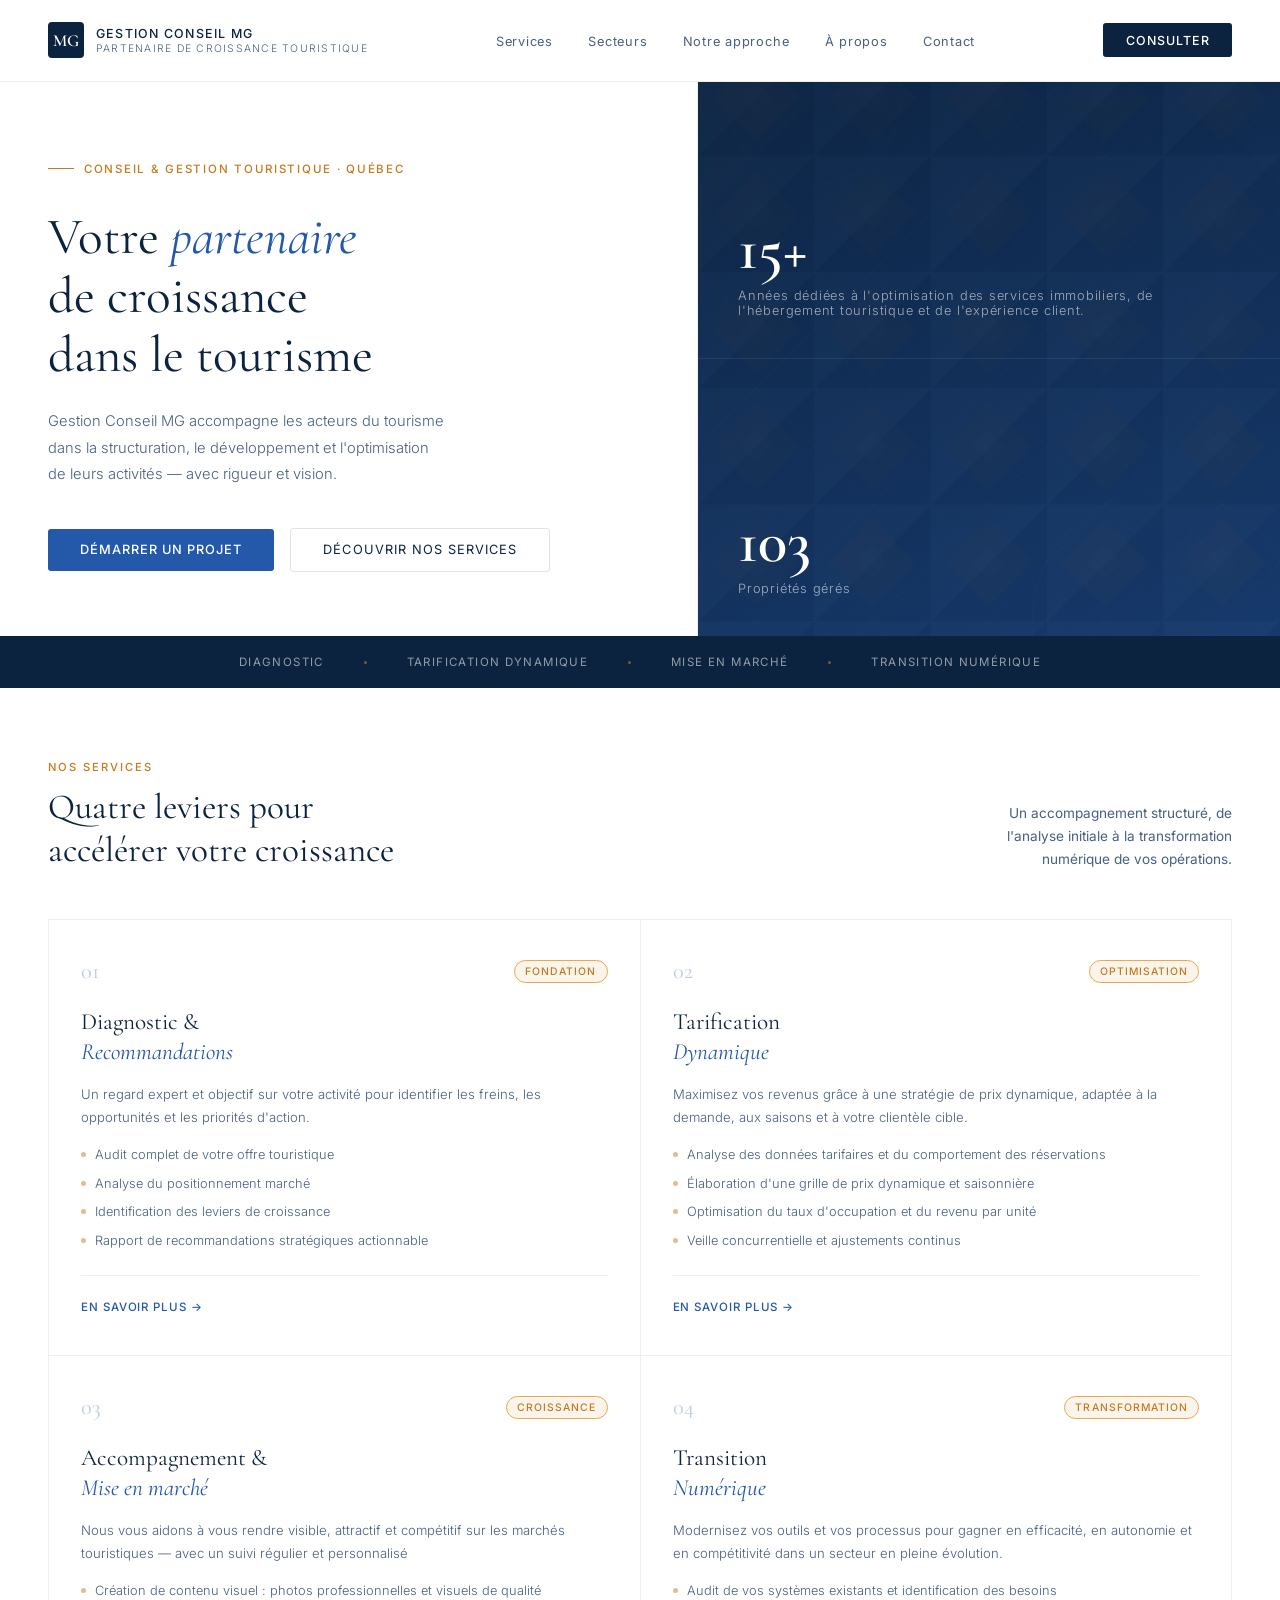
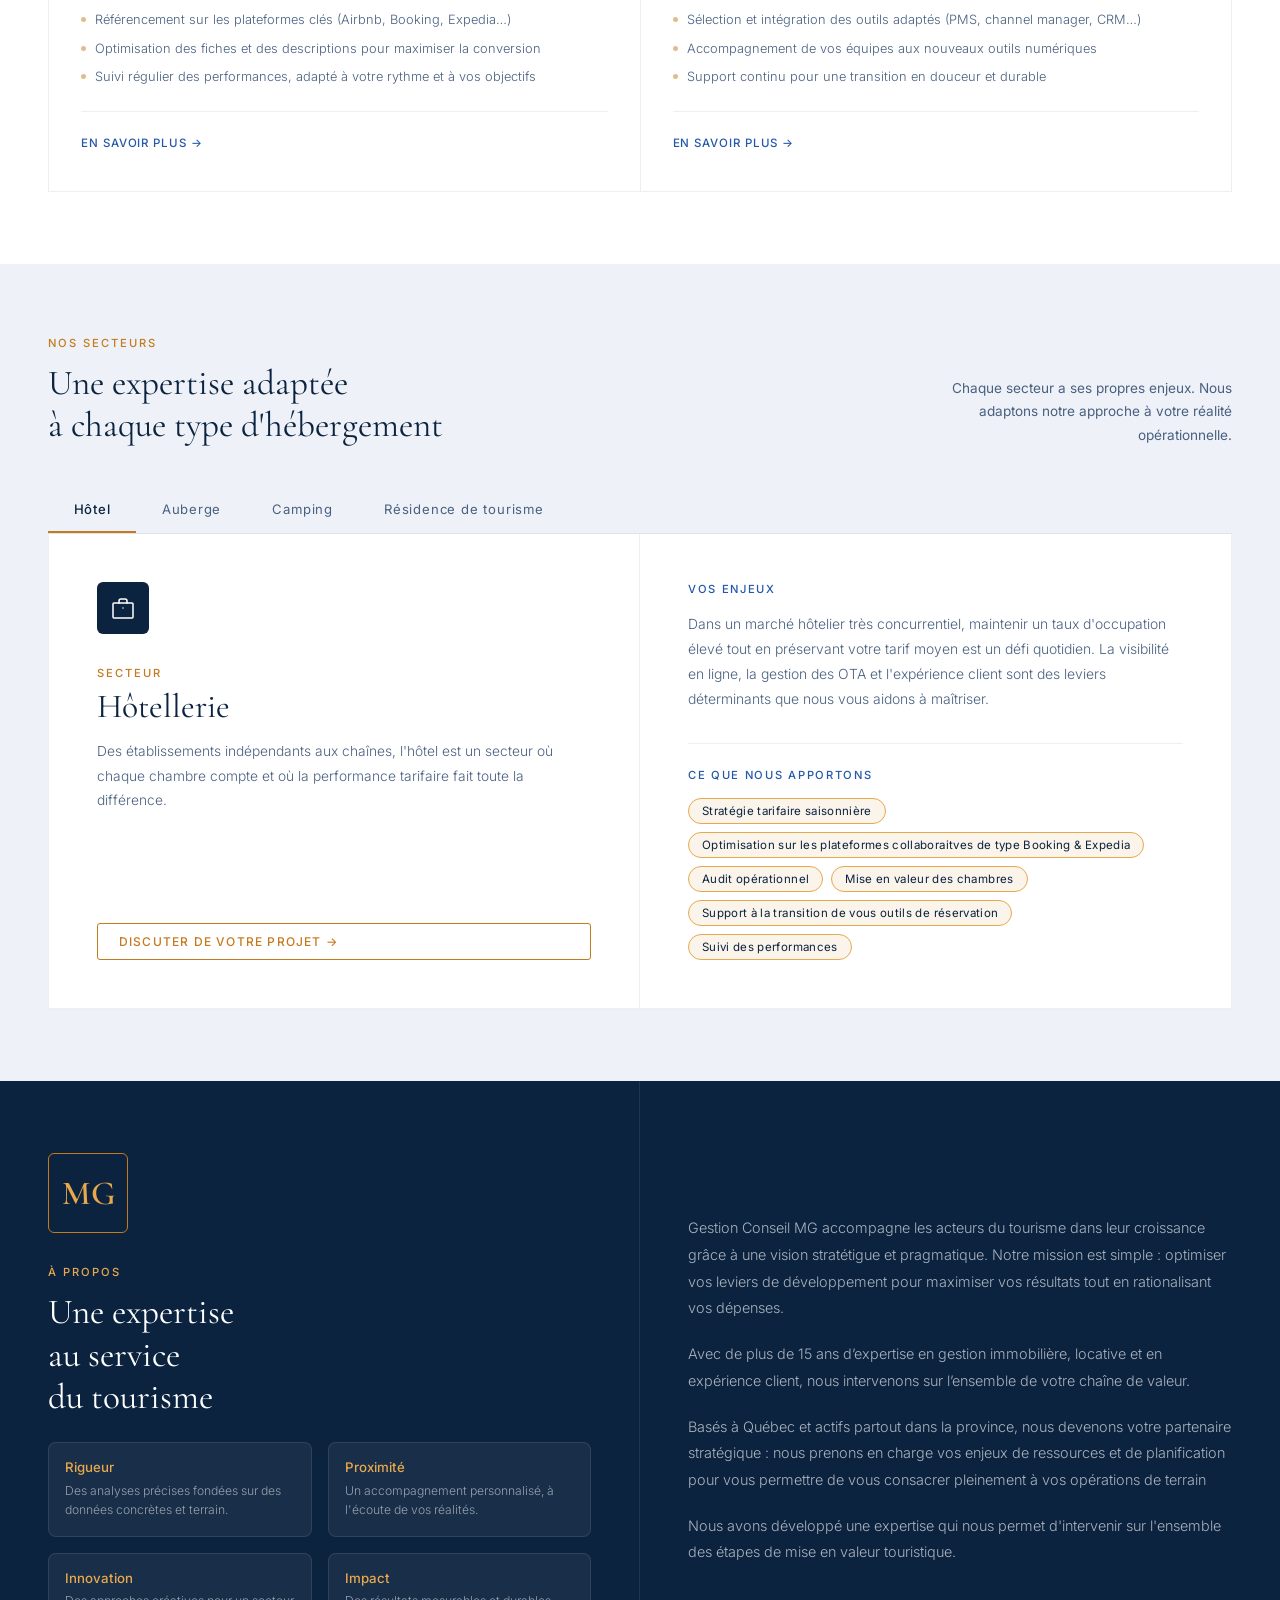
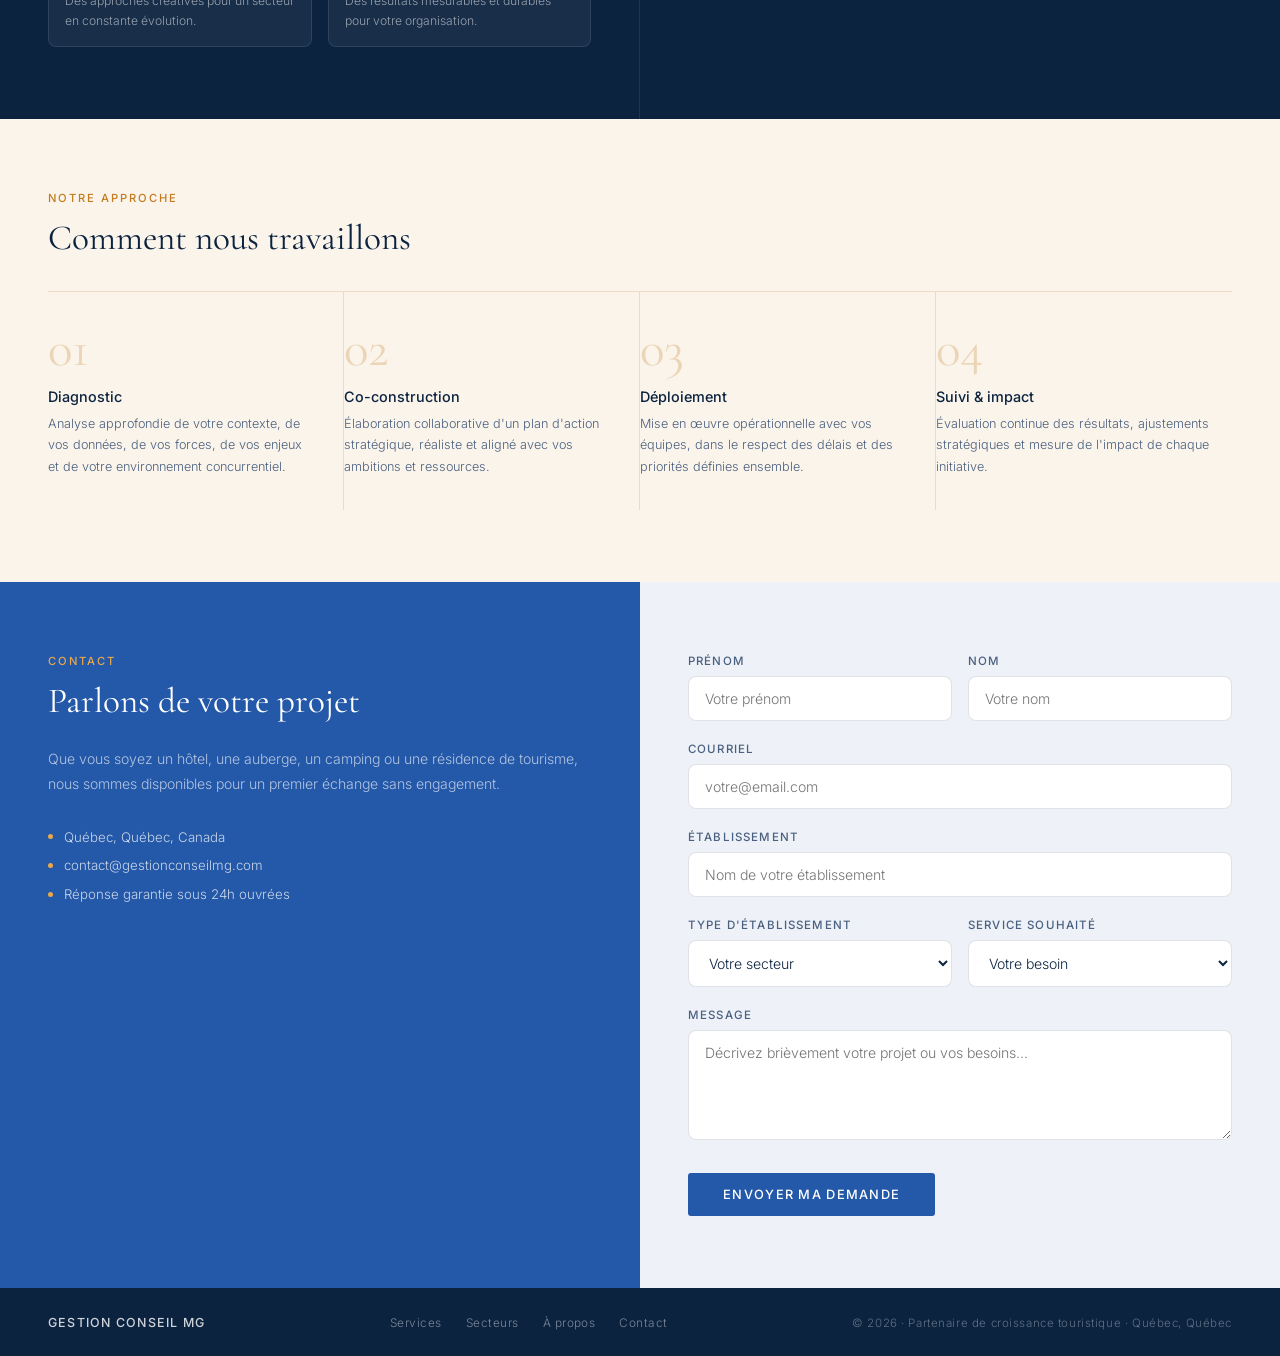
==== commit 1027fb71: "Update index.html" ====
--- a/index.html
+++ b/index.html
@@ -468,6 +468,67 @@
     }
 
     /* ── RESPONSIVE ── */
+    /* Hamburger button */
+.nav-toggle {
+  display: none;
+  background: transparent;
+  border: none;
+  width: 44px;
+  height: 36px;
+  padding: 6px;
+  align-items: center;
+  justify-content: center;
+  cursor: pointer;
+}
+.nav-toggle .bar {
+  display: block;
+  width: 100%;
+  height: 2px;
+  background: var(--text);
+  margin: 5px 0;
+  transition: transform 0.25s ease, opacity 0.25s ease;
+}
+
+/* Mobile menu appearance */
+@media (max-width: 900px) {
+  .nav-toggle { display: flex; }
+  .nav-links { display: none; }
+
+  nav.nav-open .nav-links {
+    display: flex;
+    flex-direction: column;
+    gap: 0;
+    position: absolute;
+    top: 100%;
+    left: 0;
+    right: 0;
+    background: var(--bg);
+    padding: 1rem 1.5rem 1.2rem;
+    border-bottom: 0.5px solid var(--border-soft);
+    box-shadow: 0 8px 20px rgba(12,35,64,0.06);
+    transform-origin: top;
+    animation: slideDown 220ms ease forwards;
+    z-index: 99;
+  }
+
+  .nav-links li { padding: 0.65rem 0; border-bottom: 0.5px solid var(--border-soft); }
+  .nav-links li:last-child { border-bottom: none; }
+  .nav-links a { color: var(--text); font-size: 0.95rem; display: block; padding: 0.2rem 0; }
+
+  /* Transform hamburger into X when open */
+  nav.nav-open .nav-toggle .bar:nth-child(1) { transform: translateY(7px) rotate(45deg); }
+  nav.nav-open .nav-toggle .bar:nth-child(2) { opacity: 0; transform: scaleX(0); }
+  nav.nav-open .nav-toggle .bar:nth-child(3) { transform: translateY(-7px) rotate(-45deg); }
+
+  @keyframes slideDown {
+    from { opacity: 0; transform: scaleY(0.98) translateY(-6px); }
+    to   { opacity: 1; transform: scaleY(1) translateY(0); }
+  }
+
+  /* Optionnel : masquer le CTA si tu veux garder l'espace propre (sinon laisse tel quel) */
+  .nav-cta { z-index: 101; }
+}
+
     @media (max-width: 900px) {
       nav { padding: 1rem 1.5rem; }
       .nav-links { display: none; }
@@ -909,6 +970,78 @@
   </div>
   <div class="foot-right">© 2026 · Partenaire de croissance touristique · Québec, Québec</div>
 </footer>
+<script>
+/* Mobile menu toggle (accessible) */
+(function() {
+  const nav = document.querySelector('nav');
+  const toggle = document.querySelector('.nav-toggle');
+  const navLinks = document.getElementById('main-nav');
+
+  if (!toggle || !nav || !navLinks) return;
+
+  toggle.addEventListener('click', () => {
+    const isOpen = nav.classList.toggle('nav-open');
+    toggle.setAttribute('aria-expanded', isOpen ? 'true' : 'false');
+  });
+
+  // Fermer le menu quand on clique sur un lien (mobile)
+  navLinks.querySelectorAll('a').forEach(a => {
+    a.addEventListener('click', () => {
+      if (nav.classList.contains('nav-open')) {
+        nav.classList.remove('nav-open');
+        toggle.setAttribute('aria-expanded', 'false');
+      }
+    });
+  });
+
+  // Fermer au clic en dehors du nav (mobile)
+  document.addEventListener('click', (e) => {
+    if (!nav.classList.contains('nav-open')) return;
+    if (!nav.contains(e.target)) {
+      nav.classList.remove('nav-open');
+      toggle.setAttribute('aria-expanded', 'false');
+    }
+  });
+
+  // Fermer au resize si on passe en desktop
+  window.addEventListener('resize', () => {
+    if (window.innerWidth > 900 && nav.classList.contains('nav-open')) {
+      nav.classList.remove('nav-open');
+      toggle.setAttribute('aria-expanded', 'false');
+    }
+  });
+})();
+
+/* Fonctions existantes (onglets + formulaire + ancrages) */
+function showTab(id, btn) {
+  document.querySelectorAll('button.tab-btn').forEach(b => b.classList.remove('active'));
+  document.querySelectorAll('.secteur-panel').forEach(p => p.classList.remove('active'));
+  btn.classList.add('active');
+  document.getElementById('panel-' + id).classList.add('active');
+}
+
+function handleSubmit(e) {
+  e.preventDefault();
+  const btn = e.target.querySelector('.submit');
+  btn.textContent = 'Message envoyé ✓';
+  btn.style.background = '#C47A1E';
+  setTimeout(() => {
+    btn.textContent = 'Envoyer ma demande';
+    btn.style.background = '';
+    e.target.reset();
+  }, 3000);
+}
+
+document.querySelectorAll('a[href^="#"]').forEach(a => {
+  a.addEventListener('click', e => {
+    const target = document.querySelector(a.getAttribute('href'));
+    if (target) {
+      e.preventDefault();
+      target.scrollIntoView({ behavior: 'smooth' });
+    }
+  });
+});
+</script>
 
 <script>
   function showTab(id, btn) {
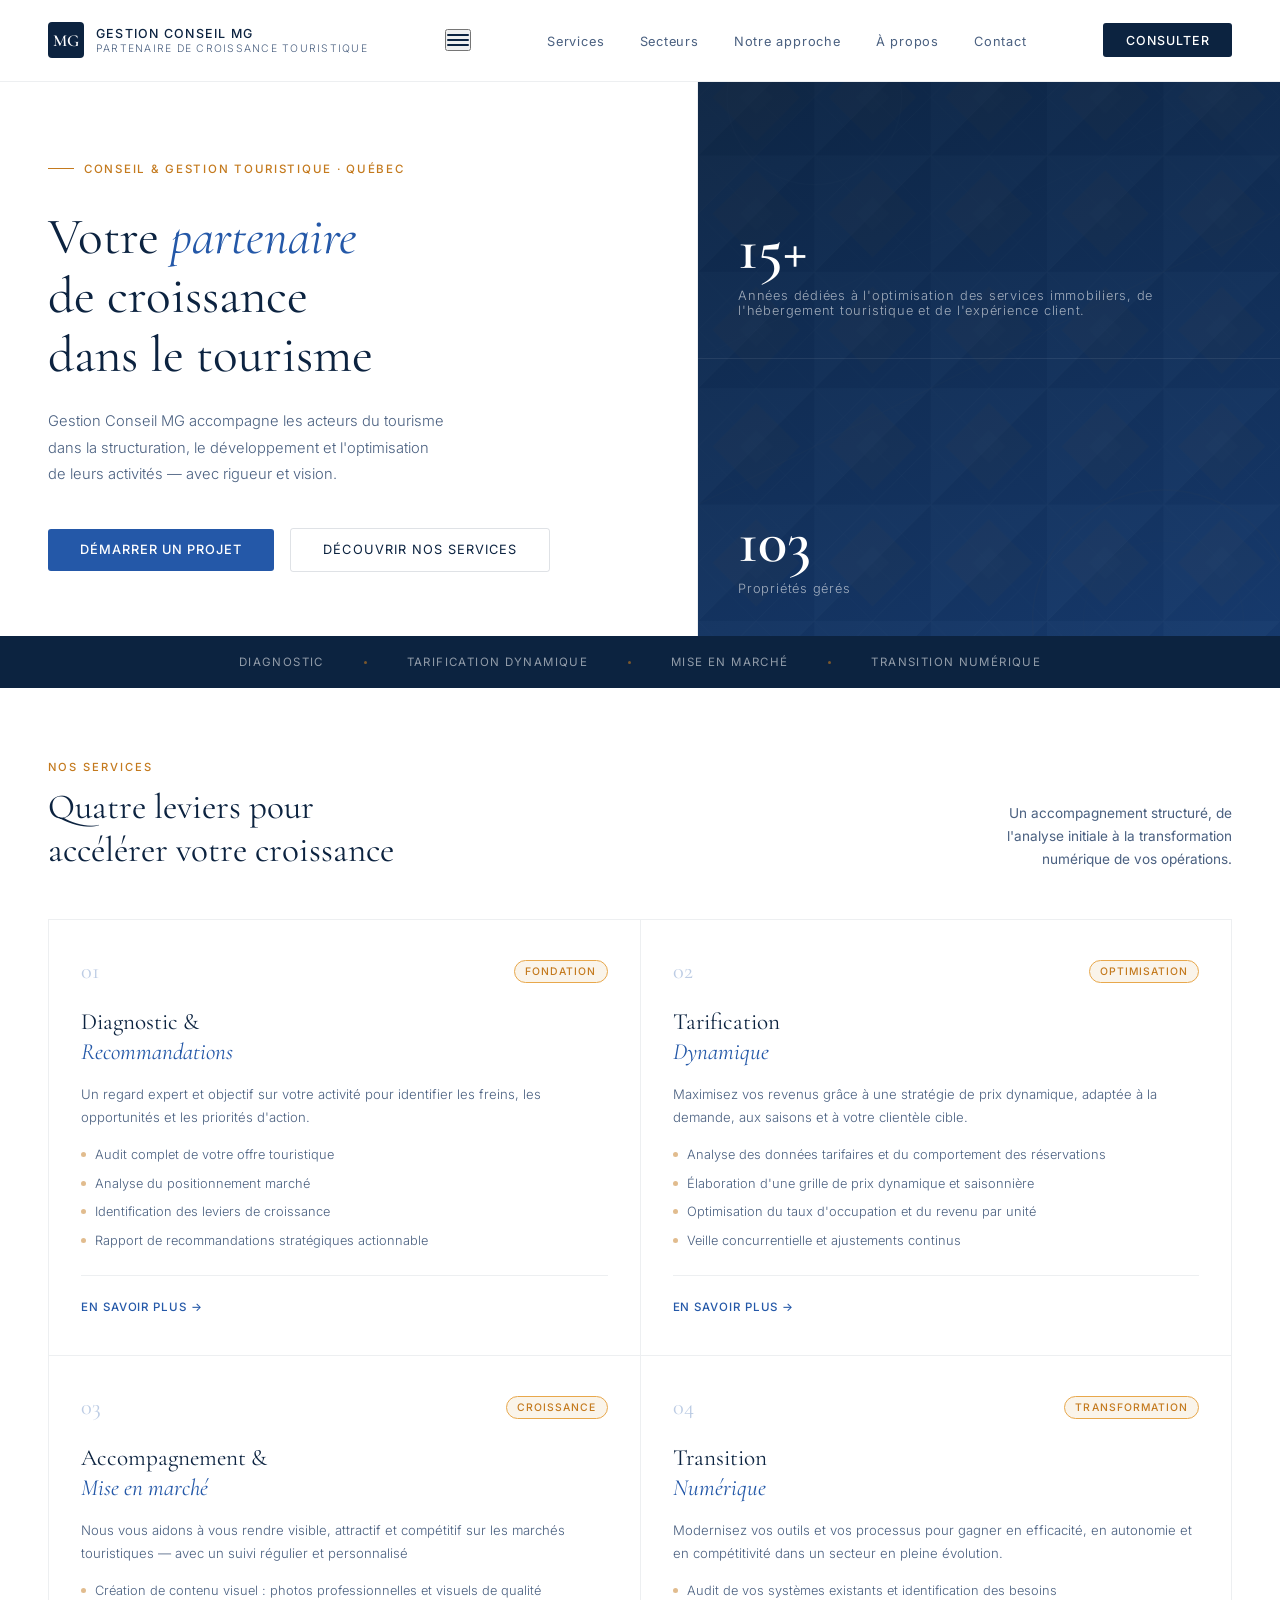
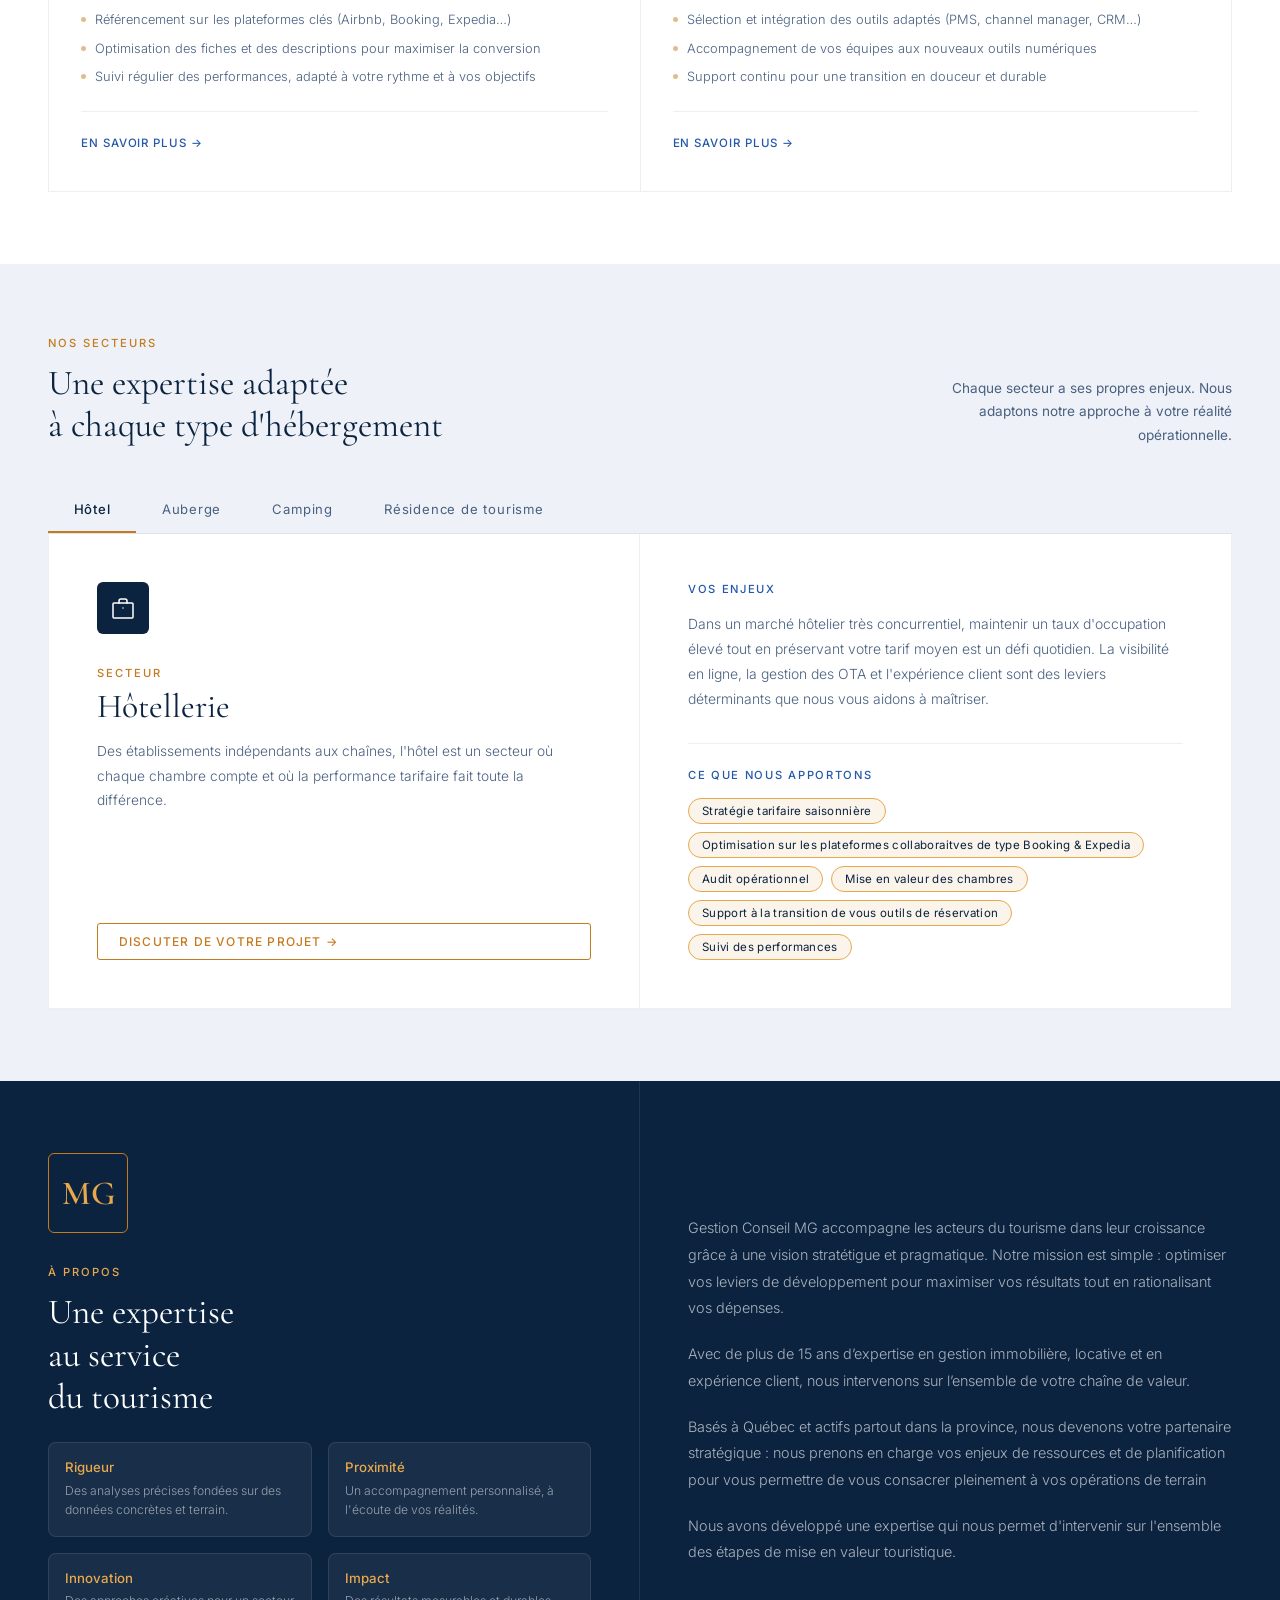
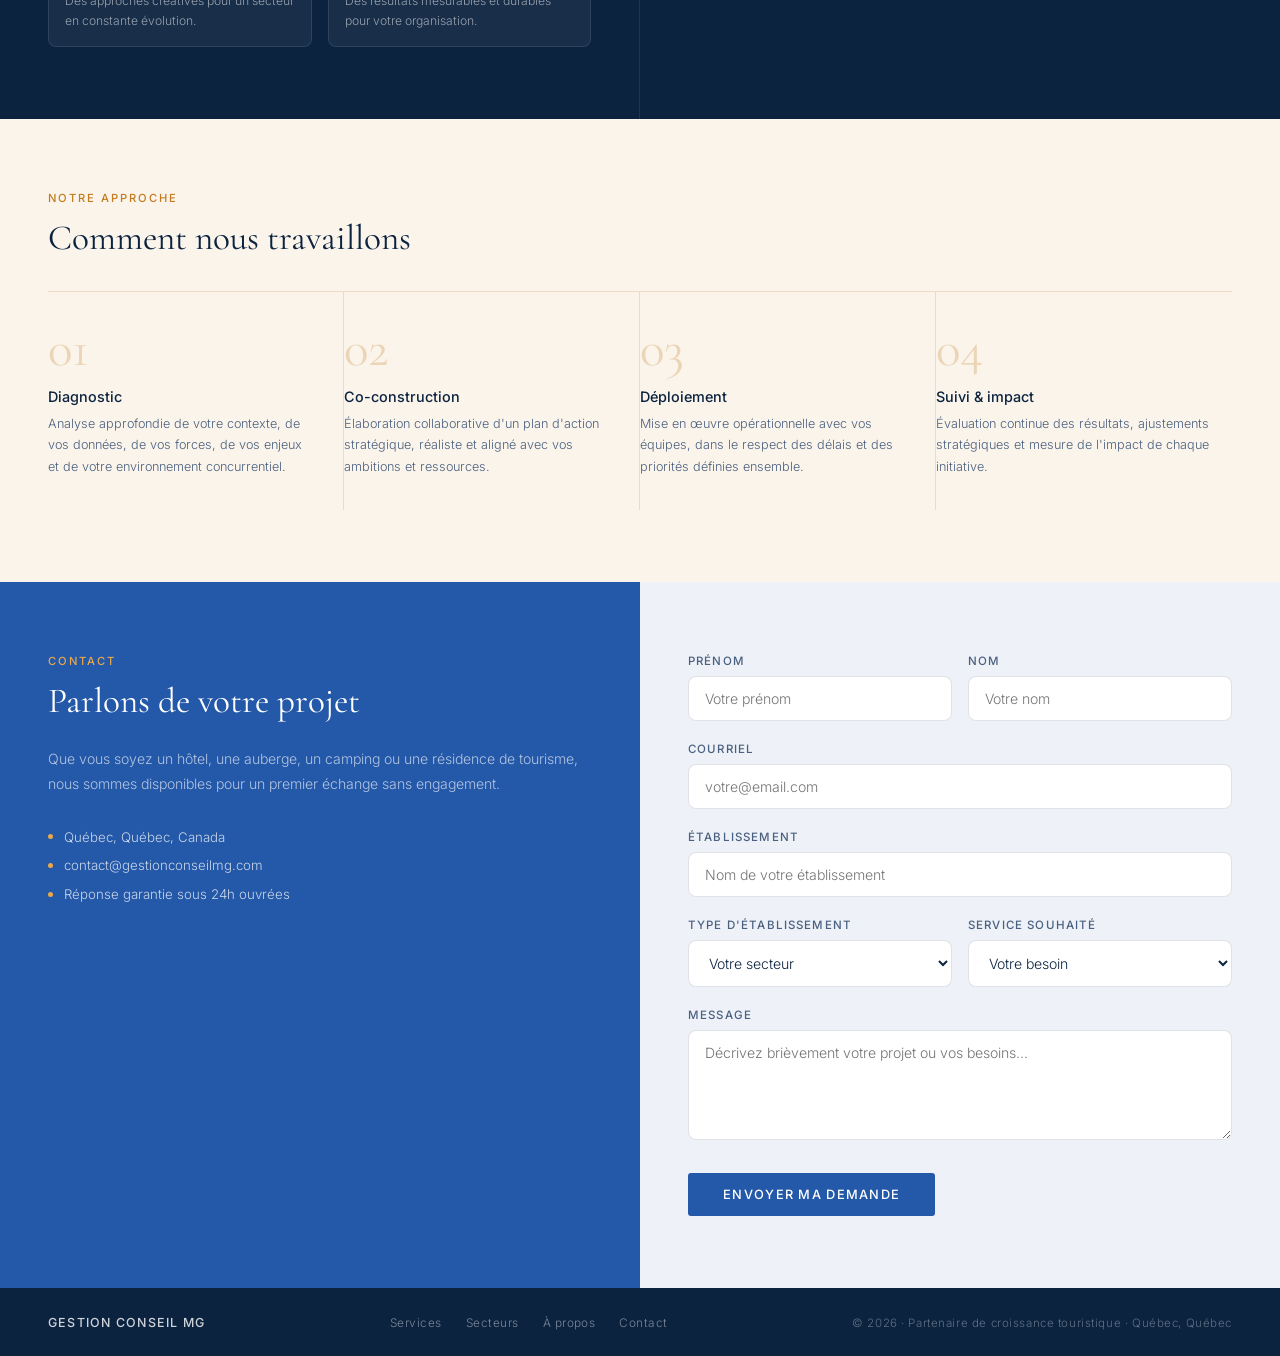
==== commit 2e1a015b: "Update index.html" ====
--- a/index.html
+++ b/index.html
@@ -468,28 +468,33 @@
     }
 
     /* ── RESPONSIVE ── */
-    /* Hamburger button */
+ /* Hamburger button - affichage et transformation (coller après /* RESPONSIVE */ ou à la fin du fichier CSS) */
 .nav-toggle {
   display: none;
-  background: transparent;
-  border: none;
+  align-items: center;
+  justify-content: center;
   width: 44px;
   height: 36px;
   padding: 6px;
-  align-items: center;
-  justify-content: center;
+  background: transparent;
+  border: none;
   cursor: pointer;
+  box-sizing: content-box;
 }
+
+/* barres explicites */
 .nav-toggle .bar {
   display: block;
-  width: 100%;
+  width: 22px;
   height: 2px;
-  background: var(--text);
-  margin: 5px 0;
+  background-color: var(--text, #0b2340);
+  margin: 3px 0;
+  border-radius: 2px;
   transition: transform 0.25s ease, opacity 0.25s ease;
+  transform-origin: center;
 }
 
-/* Mobile menu appearance */
+/* Afficher le bouton en mobile et cacher le menu par défaut */
 @media (max-width: 900px) {
   .nav-toggle { display: flex; }
   .nav-links { display: none; }
@@ -502,33 +507,43 @@
     top: 100%;
     left: 0;
     right: 0;
-    background: var(--bg);
+    background: var(--bg, #fff);
     padding: 1rem 1.5rem 1.2rem;
-    border-bottom: 0.5px solid var(--border-soft);
+    border-bottom: 0.5px solid var(--border-soft, rgba(11,35,64,0.06));
     box-shadow: 0 8px 20px rgba(12,35,64,0.06);
     transform-origin: top;
     animation: slideDown 220ms ease forwards;
     z-index: 99;
   }
 
-  .nav-links li { padding: 0.65rem 0; border-bottom: 0.5px solid var(--border-soft); }
+  .nav-links li { padding: 0.65rem 0; border-bottom: 0.5px solid var(--border-soft, rgba(11,35,64,0.06)); }
   .nav-links li:last-child { border-bottom: none; }
-  .nav-links a { color: var(--text); font-size: 0.95rem; display: block; padding: 0.2rem 0; }
-
-  /* Transform hamburger into X when open */
-  nav.nav-open .nav-toggle .bar:nth-child(1) { transform: translateY(7px) rotate(45deg); }
-  nav.nav-open .nav-toggle .bar:nth-child(2) { opacity: 0; transform: scaleX(0); }
-  nav.nav-open .nav-toggle .bar:nth-child(3) { transform: translateY(-7px) rotate(-45deg); }
+  .nav-links a { color: var(--text, #0b2340); font-size: 0.95rem; display: block; padding: 0.2rem 0; }
 
   @keyframes slideDown {
     from { opacity: 0; transform: scaleY(0.98) translateY(-6px); }
     to   { opacity: 1; transform: scaleY(1) translateY(0); }
   }
 
-  /* Optionnel : masquer le CTA si tu veux garder l'espace propre (sinon laisse tel quel) */
-  .nav-cta { z-index: 101; }
+  /* Transform hamburger into X when open */
+  nav.nav-open .nav-toggle .bar:nth-child(1) {
+    transform: translateY(5px) rotate(45deg);
+  }
+  nav.nav-open .nav-toggle .bar:nth-child(2) {
+    opacity: 0;
+    transform: scaleX(0);
+  }
+  nav.nav-open .nav-toggle .bar:nth-child(3) {
+    transform: translateY(-5px) rotate(-45deg);
+  }
 }
 
+/* Optionnel : masquer le CTA si tu veux garder l'espace propre (sinon laisse tel quel) */
+.nav-cta { z-index: 101; }
+@media (max-width: 900px) {
+  nav { padding: 1rem 1.5rem; }
+  ...
+}
     @media (max-width: 900px) {
       nav { padding: 1rem 1.5rem; }
       .nav-links { display: none; }
@@ -1043,33 +1058,5 @@
 });
 </script>
 
-<script>
-  function showTab(id, btn) {
-    document.querySelectorAll('.tab-btn').forEach(b => b.classList.remove('active'));
-    document.querySelectorAll('.secteur-panel').forEach(p => p.classList.remove('active'));
-    btn.classList.add('active');
-    document.getElementById('panel-' + id).classList.add('active');
-  }
-
-  function handleSubmit(e) {
-    e.preventDefault();
-    const btn = e.target.querySelector('.submit');
-    btn.textContent = 'Message envoyé ✓';
-    btn.style.background = '#C47A1E';
-    setTimeout(() => {
-      btn.textContent = 'Envoyer ma demande';
-      btn.style.background = '';
-      e.target.reset();
-    }, 3000);
-  }
-
-  document.querySelectorAll('a[href^="#"]').forEach(a => {
-    a.addEventListener('click', e => {
-      const target = document.querySelector(a.getAttribute('href'));
-      if (target) { e.preventDefault(); target.scrollIntoView({ behavior: 'smooth' }); }
-    });
-  });
-</script>
-
 </body>
 </html>
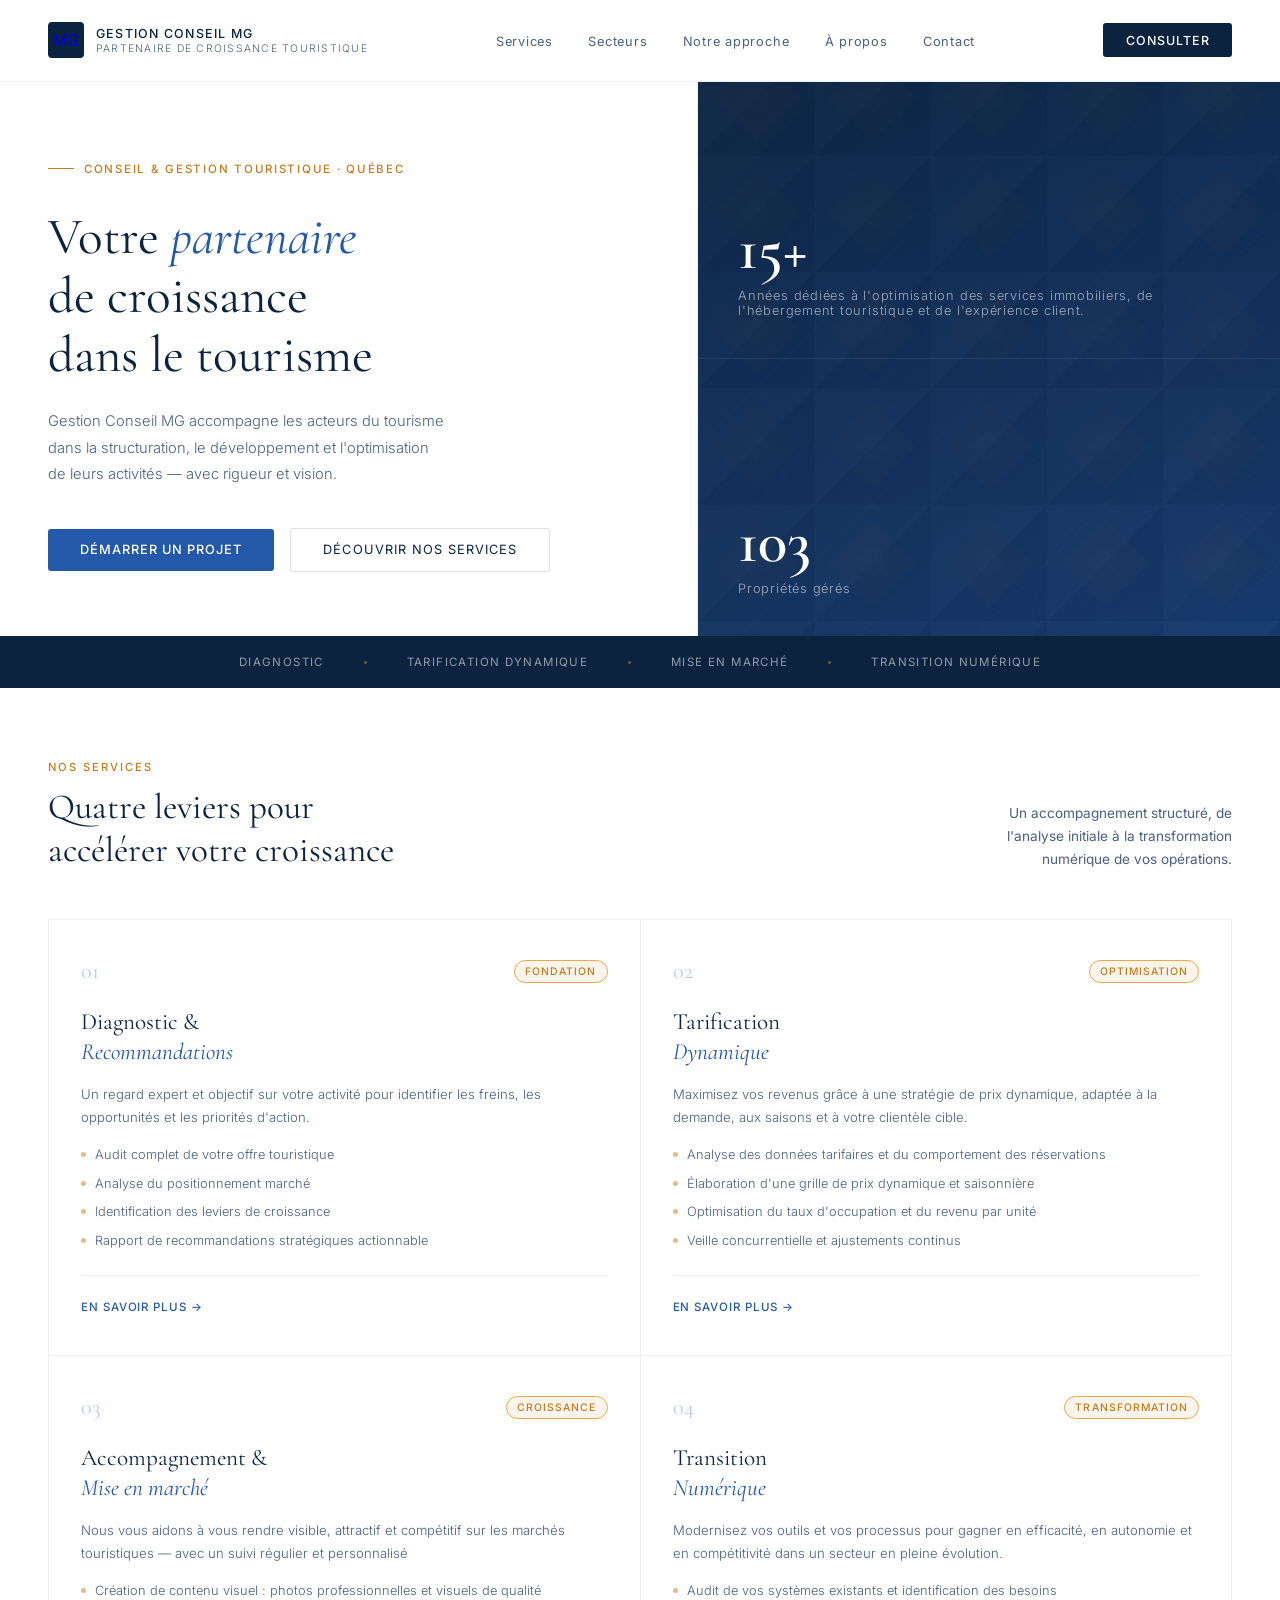
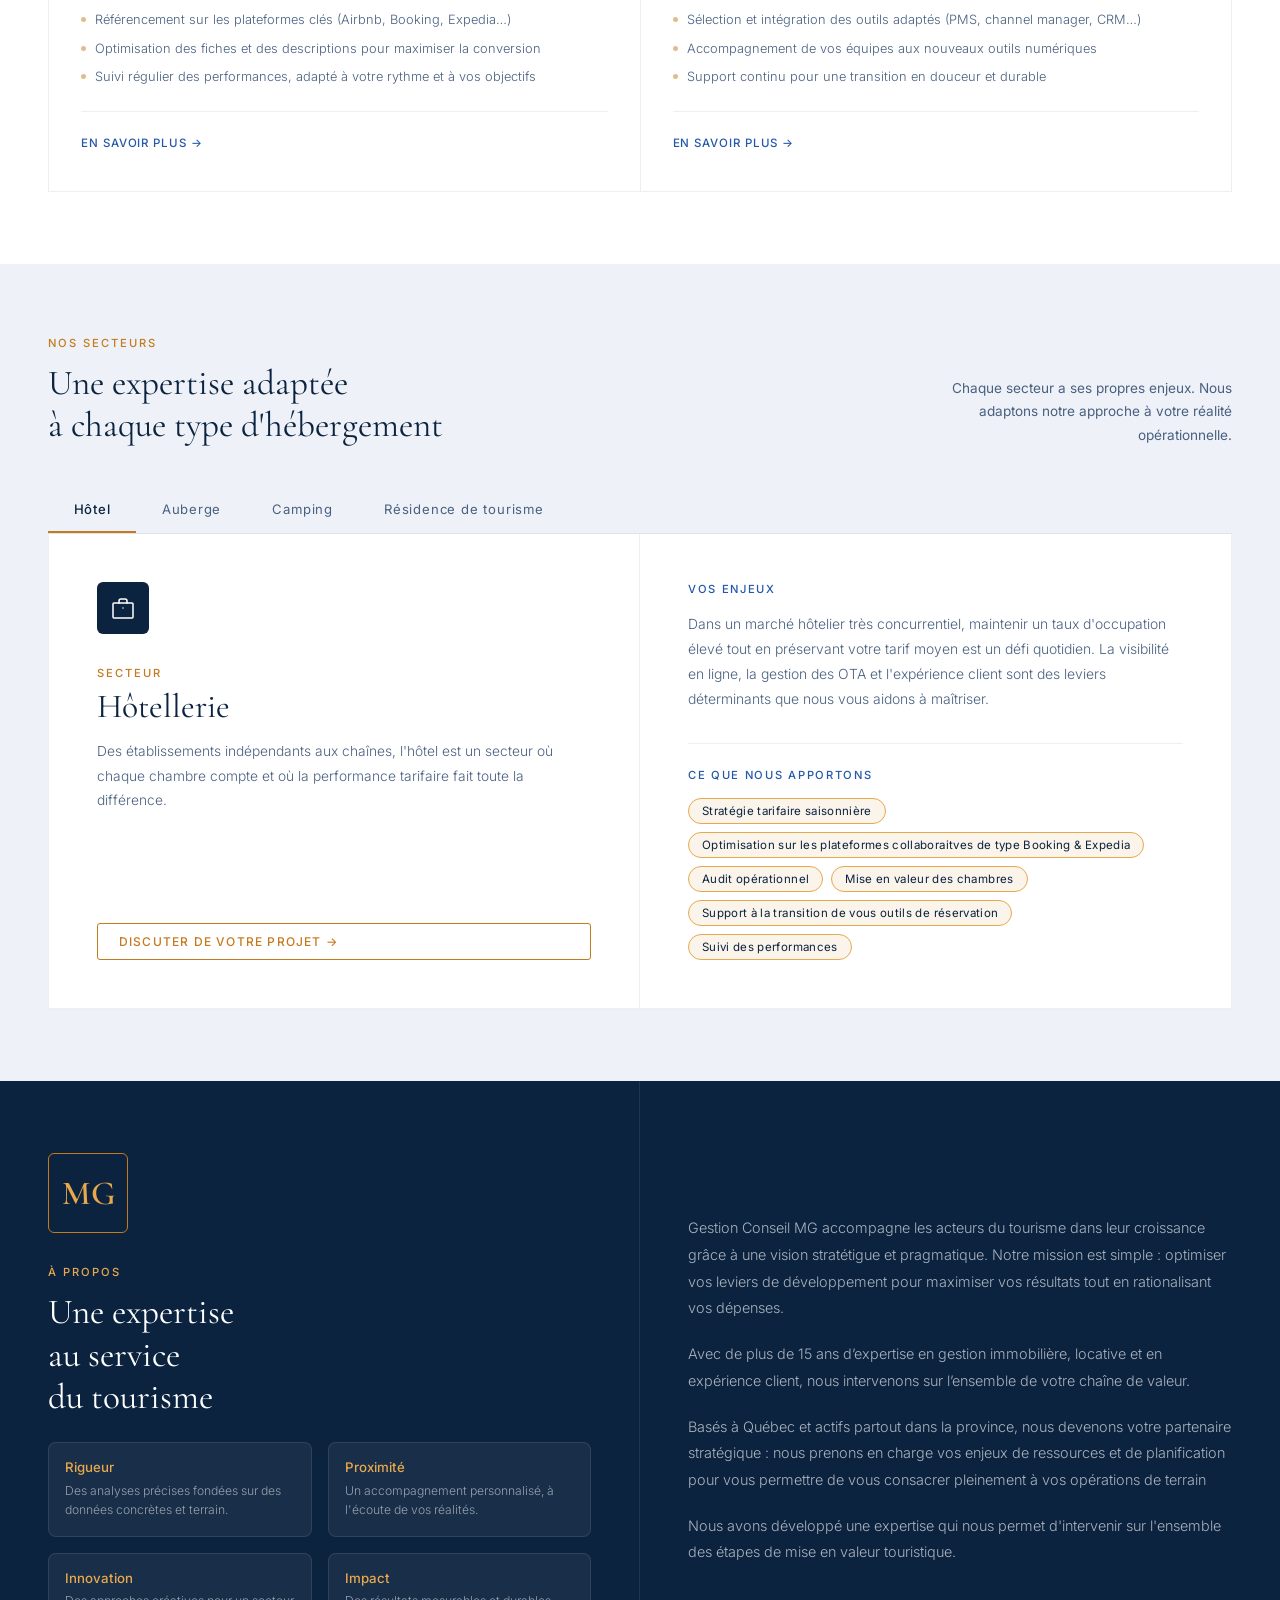
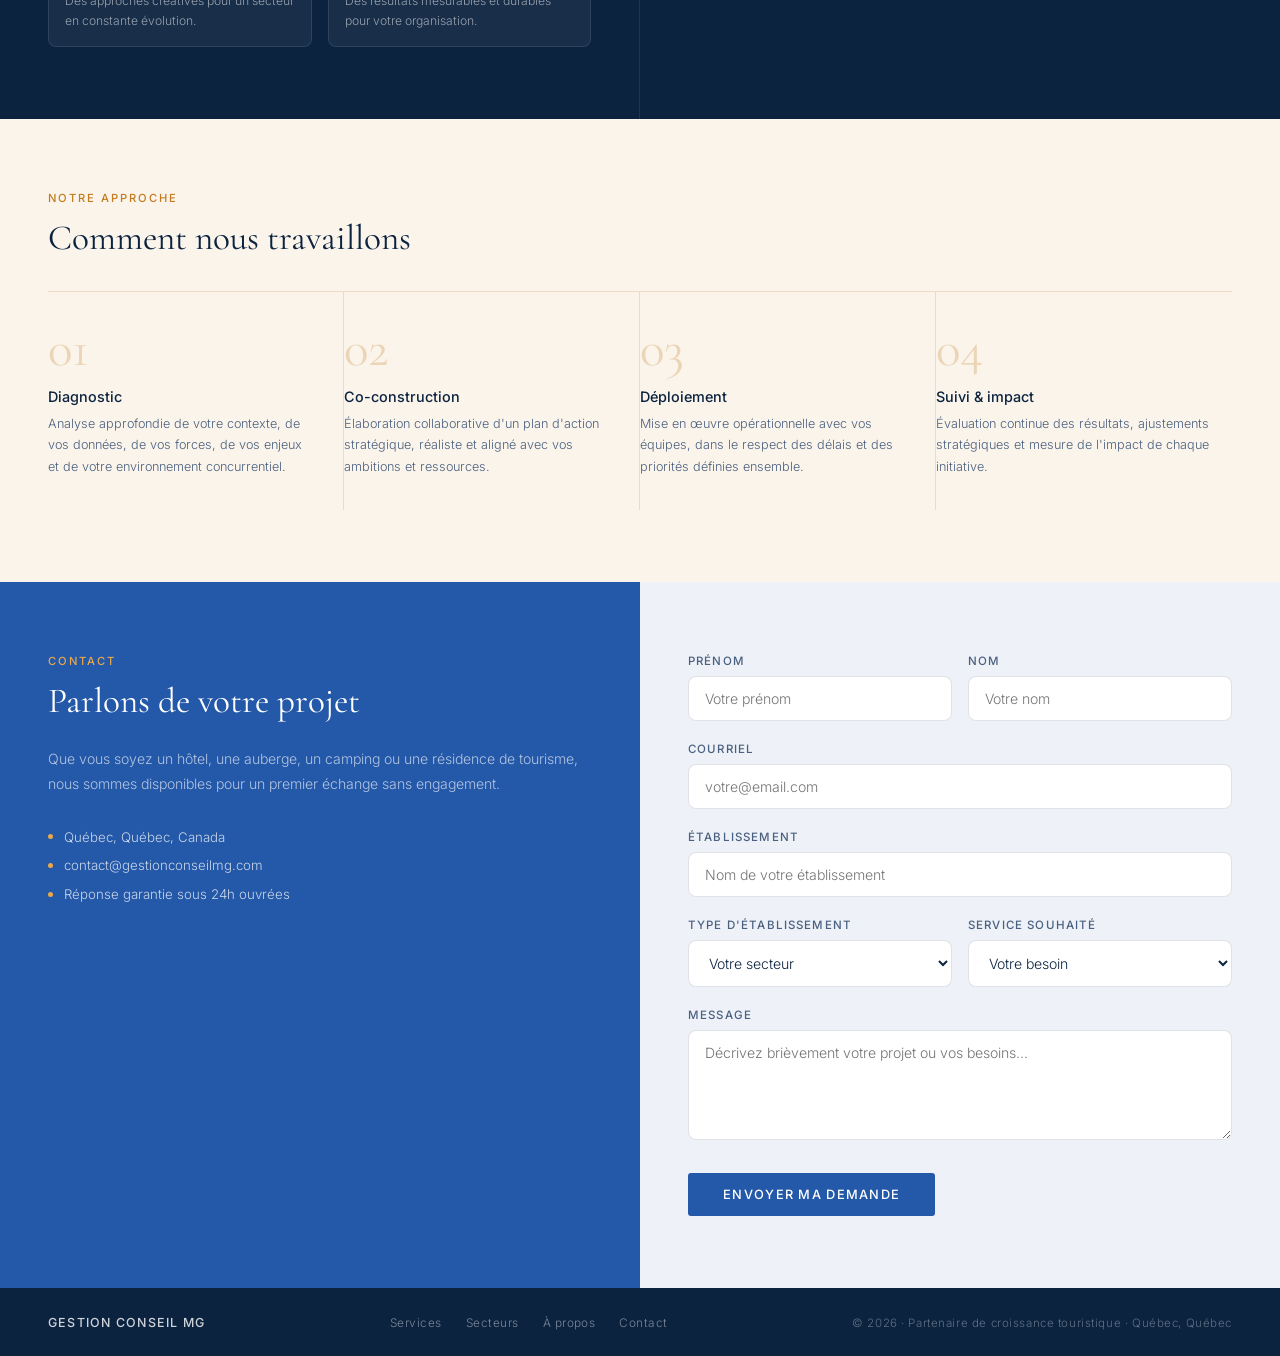
==== commit 5336b6a3: "Update index.html" ====
--- a/index.html
+++ b/index.html
@@ -468,7 +468,7 @@
     }
 
     /* ── RESPONSIVE ── */
- /* Hamburger button - affichage et transformation (coller après /* RESPONSIVE */ ou à la fin du fichier CSS) */
+   /* Hamburger button - trois barres empilées */
 .nav-toggle {
   display: none;
   align-items: center;
@@ -480,15 +480,15 @@
   border: none;
   cursor: pointer;
   box-sizing: content-box;
+  color: var(--text, #0b2340);
 }
 
-/* barres explicites */
 .nav-toggle .bar {
-  display: block;
-  width: 22px;
-  height: 2px;
-  background-color: var(--text, #0b2340);
-  margin: 3px 0;
+  display: block !important;
+  width: 22px !important;
+  height: 2px !important;
+  background-color: var(--text, #0b2340) !important;
+  margin: 4px 0 !important;
   border-radius: 2px;
   transition: transform 0.25s ease, opacity 0.25s ease;
   transform-origin: center;
@@ -496,48 +496,20 @@
 
 /* Afficher le bouton en mobile et cacher le menu par défaut */
 @media (max-width: 900px) {
-  .nav-toggle { display: flex; }
+  .nav-toggle { display: flex !important; }
   .nav-links { display: none; }
 
-  nav.nav-open .nav-links {
-    display: flex;
-    flex-direction: column;
-    gap: 0;
-    position: absolute;
-    top: 100%;
-    left: 0;
-    right: 0;
-    background: var(--bg, #fff);
-    padding: 1rem 1.5rem 1.2rem;
-    border-bottom: 0.5px solid var(--border-soft, rgba(11,35,64,0.06));
-    box-shadow: 0 8px 20px rgba(12,35,64,0.06);
-    transform-origin: top;
-    animation: slideDown 220ms ease forwards;
-    z-index: 99;
-  }
-
-  .nav-links li { padding: 0.65rem 0; border-bottom: 0.5px solid var(--border-soft, rgba(11,35,64,0.06)); }
-  .nav-links li:last-child { border-bottom: none; }
-  .nav-links a { color: var(--text, #0b2340); font-size: 0.95rem; display: block; padding: 0.2rem 0; }
-
-  @keyframes slideDown {
-    from { opacity: 0; transform: scaleY(0.98) translateY(-6px); }
-    to   { opacity: 1; transform: scaleY(1) translateY(0); }
-  }
-
-  /* Transform hamburger into X when open */
+  /* Transformation en X quand nav ouvert */
   nav.nav-open .nav-toggle .bar:nth-child(1) {
-    transform: translateY(5px) rotate(45deg);
+    transform: translateY(6px) rotate(45deg);
   }
   nav.nav-open .nav-toggle .bar:nth-child(2) {
     opacity: 0;
     transform: scaleX(0);
   }
   nav.nav-open .nav-toggle .bar:nth-child(3) {
-    transform: translateY(-5px) rotate(-45deg);
+    transform: translateY(-6px) rotate(-45deg);
   }
-}
-
 /* Optionnel : masquer le CTA si tu veux garder l'espace propre (sinon laisse tel quel) */
 .nav-cta { z-index: 101; }
 @media (max-width: 900px) {
@@ -575,14 +547,13 @@
 <!-- ── NAVIGATION ── -->
 <nav>
   <a class="logo-wrap" href="#">
-    <div class="logo-mark"><span>MG</span></div>
+    <div class="logo-mark">MG</div>
     <div>
       <div class="logo-text">Gestion Conseil MG</div>
       <div class="logo-sub">Partenaire de croissance touristique</div>
     </div>
   </a>
 
-  <!-- Bouton hamburger (visible sur mobile) -->
   <button class="nav-toggle" aria-label="Ouvrir le menu" aria-expanded="false" aria-controls="main-nav">
     <span class="bar"></span>
     <span class="bar"></span>
@@ -599,6 +570,65 @@
 
   <button class="nav-cta" onclick="document.getElementById('contact').scrollIntoView({behavior:'smooth'})">Consulter</button>
 </nav>
+
+<!-- CSS minimal à ajouter dans ton fichier CSS ou <style> -->
+<style>
+/* Hamburger button - trois barres empilées */
+.nav-toggle { display: none; align-items:center; justify-content:center; width:44px; height:36px; padding:6px; background:transparent; border:none; cursor:pointer; box-sizing:content-box; }
+.nav-toggle .bar { display:block; width:22px; height:2px; background-color:var(--text,#0b2340); margin:4px 0; border-radius:2px; transition:transform .25s ease, opacity .25s ease; transform-origin:center; }
+
+@media (max-width:900px) {
+  .nav-toggle { display:flex; }
+  .nav-links { display:none; flex-direction:column; gap:0; position:absolute; top:100%; left:0; right:0; background:var(--bg,#fff); padding:1rem 1.5rem; z-index:99; }
+  .nav-links li { padding:0.6rem 0; border-bottom:0.5px solid rgba(11,35,64,0.06); }
+  nav.nav-open .nav-links { display:flex; }
+
+  /* Transformation en X */
+  nav.nav-open .nav-toggle .bar:nth-child(1) { transform: translateY(6px) rotate(45deg); }
+  nav.nav-open .nav-toggle .bar:nth-child(2) { opacity: 0; transform: scaleX(0); }
+  nav.nav-open .nav-toggle .bar:nth-child(3) { transform: translateY(-6px) rotate(-45deg); }
+}
+</style>
+
+<!-- Script : coller juste avant </body> (conserver un seul bloc script) -->
+<script>
+(function() {
+  const nav = document.querySelector('nav');
+  const toggle = document.querySelector('.nav-toggle');
+  const navLinks = document.getElementById('main-nav');
+  if (!toggle || !nav || !navLinks) return;
+
+  toggle.addEventListener('click', (e) => {
+    e.stopPropagation();
+    const isOpen = nav.classList.toggle('nav-open');
+    toggle.setAttribute('aria-expanded', isOpen ? 'true' : 'false');
+  });
+
+  navLinks.querySelectorAll('a').forEach(a => {
+    a.addEventListener('click', () => {
+      if (nav.classList.contains('nav-open')) {
+        nav.classList.remove('nav-open');
+        toggle.setAttribute('aria-expanded', 'false');
+      }
+    });
+  });
+
+  document.addEventListener('click', (e) => {
+    if (!nav.classList.contains('nav-open')) return;
+    if (!nav.contains(e.target)) {
+      nav.classList.remove('nav-open');
+      toggle.setAttribute('aria-expanded', 'false');
+    }
+  });
+
+  window.addEventListener('resize', () => {
+    if (window.innerWidth > 900 && nav.classList.contains('nav-open')) {
+      nav.classList.remove('nav-open');
+      toggle.setAttribute('aria-expanded', 'false');
+    }
+  });
+})();
+</script>
 
 <!-- ── HERO ── -->
 <section class="hero">
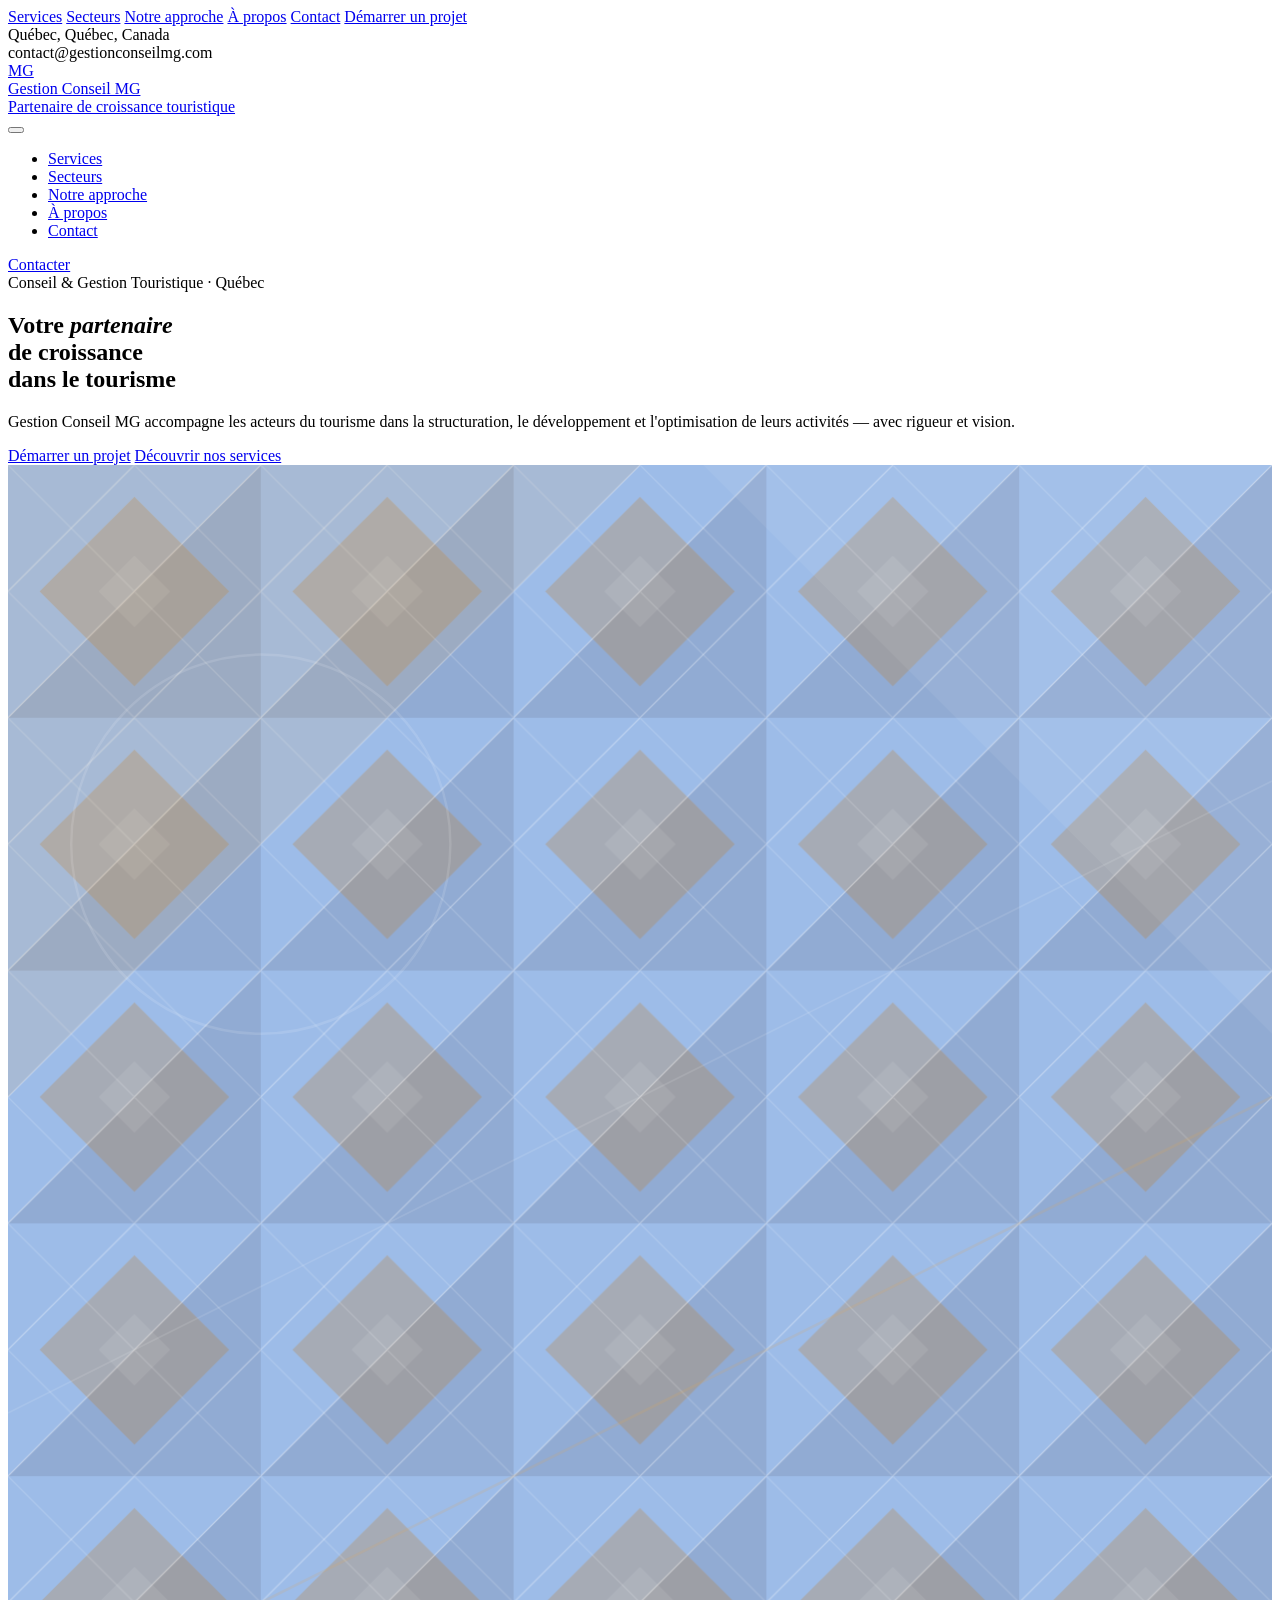
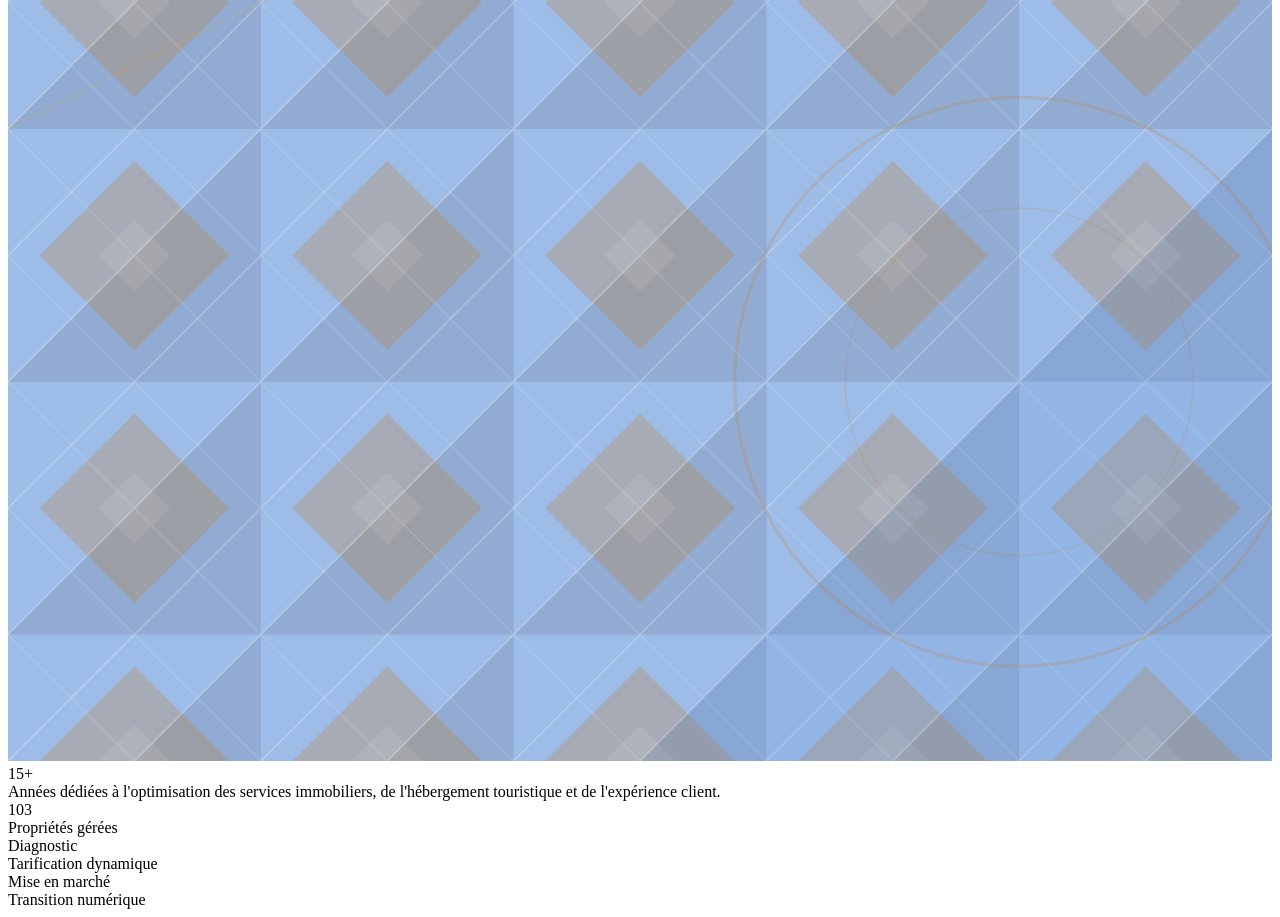
==== commit 310d9894: "Update index.html" ====
--- a/index.html
+++ b/index.html
@@ -1,662 +1,86 @@
 <!DOCTYPE html>
 <html lang="fr">
 <head>
-  <meta charset="UTF-8" />
-  <meta name="viewport" content="width=device-width, initial-scale=1.0" />
-  <title>Gestion Conseil MG | Partenaire de croissance touristique</title>
-  <meta name="description" content="Gestion Conseil MG accompagne les hôtels, auberges, campings et résidences de tourisme dans leur croissance : diagnostic, tarification dynamique, mise en marché et transition numérique." />
-  <link rel="preconnect" href="https://fonts.googleapis.com" />
-  <link rel="preconnect" href="https://fonts.gstatic.com" crossorigin />
-  <link href="https://fonts.googleapis.com/css2?family=Cormorant+Garamond:ital,wght@0,400;0,600;1,400&family=Inter:wght@300;400;500&display=swap" rel="stylesheet" />
-  <style>
-    :root {
-      --encre:      #0C2340;
-      --cobalt:     #2458A8;
-      --ciel:       #5B90D8;
-      --ocre:       #C47A1E;
-      --safran:     #E8A84C;
-      --ivoire:     #FAF4EA;
-      --ivoire-mid: #F0E8D8;
-      --text:       #0C2340;
-      --text-muted: #4A6080;
-      --bg:         #ffffff;
-      --bg-soft:    #EEF2F8;
-      --border:     rgba(12,35,64,0.13);
-      --border-soft:rgba(12,35,64,0.07);
-      --radius:     8px;
-      --radius-lg:  12px;
-    }
+  <meta charset="UTF-8">
+  <meta name="viewport" content="width=device-width, initial-scale=1.0">
+  <title>Gestion Conseil MG — Partenaire de croissance touristique</title>
 
-    * { margin: 0; padding: 0; box-sizing: border-box; }
+  <link rel="stylesheet" href="styles.css">
+  <script src="script.js" defer></script>
 
-    body {
-      font-family: 'Inter', sans-serif;
-      background: var(--bg);
-      color: var(--text);
-      -webkit-font-smoothing: antialiased;
-    }
-
-    /* ── NAV ── */
-    nav {
-      display: flex;
-      justify-content: space-between;
-      align-items: center;
-      padding: 1.4rem 3rem;
-      border-bottom: 0.5px solid var(--border-soft);
-      position: sticky;
-      top: 0;
-      background: var(--bg);
-      z-index: 100;
-    }
-    .logo-wrap { display: flex; align-items: center; gap: 12px; text-decoration: none; }
-    .logo-mark {
-      width: 36px; height: 36px;
-      background: var(--encre);
-      border-radius: 4px;
-      display: flex; align-items: center; justify-content: center;
-      flex-shrink: 0;
-    }
-    .logo-mark span {
-      font-family: 'Cormorant Garamond', serif;
-      font-size: 1.05rem; font-weight: 600; color: #fff;
-    }
-    .logo-text {
-      font-size: 0.78rem; font-weight: 500;
-      letter-spacing: 0.1em; color: var(--text);
-      text-transform: uppercase; line-height: 1.3;
-    }
-    .logo-sub {
-      font-size: 0.65rem; font-weight: 300;
-      letter-spacing: 0.12em; color: var(--text-muted);
-      text-transform: uppercase;
-    }
-    .nav-links { display: flex; gap: 2.2rem; list-style: none; }
-    .nav-links a {
-      font-size: 0.8rem; color: var(--text-muted);
-      text-decoration: none; letter-spacing: 0.06em;
-      transition: color 0.2s;
-    }
-    .nav-links a:hover { color: var(--cobalt); }
-    .nav-cta {
-      font-size: 0.78rem; font-weight: 500;
-      background: var(--encre); color: #fff;
-      border: none; padding: 0.6rem 1.4rem;
-      border-radius: 3px; cursor: pointer;
-      font-family: 'Inter', sans-serif;
-      letter-spacing: 0.08em; text-transform: uppercase;
-      transition: opacity 0.2s;
-    }
-    .nav-cta:hover { opacity: 0.88; }
-
-    /* ── HERO ── */
-    .hero { display: grid; grid-template-columns: 1.2fr 1fr; min-height: 540px; }
-    .hero-left {
-      padding: 5rem 3rem 4rem;
-      display: flex; flex-direction: column; justify-content: center;
-      border-right: 0.5px solid var(--border-soft);
-    }
-    .hero-tag { display: inline-flex; align-items: center; gap: 10px; margin-bottom: 2rem; }
-    .tag-line { width: 26px; height: 1px; background: var(--ocre); }
-    .tag-txt {
-      font-size: 0.72rem; font-weight: 500;
-      letter-spacing: 0.15em; color: var(--ocre); text-transform: uppercase;
-    }
-    h1 {
-      font-family: 'Cormorant Garamond', serif;
-      font-size: 3.2rem; line-height: 1.15;
-      color: var(--text); margin-bottom: 1.5rem; font-weight: 400;
-    }
-    h1 em { font-style: italic; color: var(--cobalt); }
-    .hero-desc {
-      font-size: 0.92rem; font-weight: 300;
-      color: var(--text-muted); line-height: 1.8;
-      max-width: 400px; margin-bottom: 2.5rem;
-    }
-    .hero-actions { display: flex; gap: 1rem; align-items: center; flex-wrap: wrap; }
-    .btn-dark {
-      background: var(--cobalt); color: #fff; border: none;
-      padding: 0.85rem 2rem; font-family: 'Inter', sans-serif;
-      font-size: 0.8rem; font-weight: 500;
-      letter-spacing: 0.08em; text-transform: uppercase;
-      cursor: pointer; border-radius: 3px; transition: opacity 0.2s;
-    }
-    .btn-dark:hover { opacity: 0.88; }
-    .btn-outline {
-      background: transparent; color: var(--text);
-      border: 0.5px solid var(--border);
-      padding: 0.85rem 2rem; font-family: 'Inter', sans-serif;
-      font-size: 0.8rem; letter-spacing: 0.08em;
-      text-transform: uppercase; cursor: pointer; border-radius: 3px;
-      transition: border-color 0.2s, color 0.2s;
-    }
-    .btn-outline:hover { border-color: var(--ocre); color: var(--ocre); }
-    .hero-right {
-      display: grid; grid-template-rows: 1fr 1fr;
-      background: var(--encre);
-      position: relative;
-      overflow: hidden;
-    }
-    .hero-right-bg {
-      position: absolute;
-      inset: 0;
-      width: 100%;
-      height: 100%;
-      z-index: 0;
-      opacity: 0.18;
-    }
-    .hero-right-overlay {
-      position: absolute;
-      inset: 0;
-      background: linear-gradient(160deg, rgba(12,35,64,0.55) 0%, rgba(36,88,168,0.35) 100%);
-      z-index: 1;
-    }
-    .hero-stat-block {
-      padding: 2.5rem;
-      border-bottom: 0.5px solid rgba(255,255,255,0.08);
-      display: flex; flex-direction: column; justify-content: flex-end;
-      position: relative;
-      z-index: 2;
-    }
-    .hero-stat-block:last-child { border-bottom: none; border-right: none; }
-    .big-num {
-      font-family: 'Cormorant Garamond', serif;
-      font-size: 3.8rem; font-weight: 600;
-      color: #ffffff; line-height: 1;
-    }
-    .big-label {
-      font-size: 0.8rem; font-weight: 300;
-      color: rgba(255,255,255,0.6); letter-spacing: 0.06em; margin-top: 0.5rem;
-    }
-
-    /* ── TAGLINE BAR ── */
-    .tagline-bar {
-      padding: 1.2rem 3rem;
-      display: flex; align-items: center; justify-content: center;
-      gap: 2.5rem; background: var(--encre);
-      flex-wrap: wrap;
-    }
-    .tl-item {
-      font-size: 0.72rem; font-weight: 400;
-      color: rgba(255,255,255,0.55); letter-spacing: 0.12em; text-transform: uppercase;
-    }
-    .tl-dot { width: 3px; height: 3px; border-radius: 50%; background: var(--ocre); opacity: 0.6; }
-
-    /* ── SECTIONS ── */
-    .section { padding: 4.5rem 3rem; }
-    .sec-label {
-      font-size: 0.7rem; font-weight: 500;
-      letter-spacing: 0.18em; color: var(--ocre);
-      text-transform: uppercase; margin-bottom: 0.75rem;
-      display: block;
-    }
-    h2 {
-      font-family: 'Cormorant Garamond', serif;
-      font-size: 2.2rem; font-weight: 400;
-      color: var(--text); line-height: 1.2;
-    }
-    .sec-header {
-      display: flex; align-items: flex-end;
-      justify-content: space-between; margin-bottom: 3rem;
-    }
-    .sec-desc-right {
-      font-size: 0.85rem; color: var(--text-muted);
-      line-height: 1.7; max-width: 280px; text-align: right;
-    }
-
-    /* ── SERVICES ── */
-    .services-grid {
-      display: grid; grid-template-columns: repeat(2, 1fr);
-      border-top: 0.5px solid var(--border-soft);
-      border-left: 0.5px solid var(--border-soft);
-    }
-    .svc {
-      padding: 2.5rem 2rem;
-      border-right: 0.5px solid var(--border-soft);
-      border-bottom: 0.5px solid var(--border-soft);
-      display: flex; flex-direction: column;
-      transition: background 0.2s;
-    }
-    .svc:hover { background: var(--bg-soft); }
-    .svc-top {
-      display: flex; align-items: flex-start;
-      justify-content: space-between; margin-bottom: 1.5rem;
-    }
-    .svc-num {
-      font-family: 'Cormorant Garamond', serif;
-      font-size: 1.4rem; color: var(--cobalt); opacity: 0.3; line-height: 1;
-    }
-    .svc-badge {
-      font-size: 0.65rem; font-weight: 500;
-      letter-spacing: 0.1em; text-transform: uppercase;
-      padding: 4px 10px; border-radius: 100px;
-      background: var(--ivoire); color: var(--ocre);
-      border: 0.5px solid var(--safran);
-    }
-    .svc h3 {
-      font-family: 'Cormorant Garamond', serif;
-      font-size: 1.45rem; font-weight: 400;
-      color: var(--text); margin-bottom: 1rem; line-height: 1.3;
-    }
-    .svc h3 em { font-style: italic; color: var(--cobalt); }
-    .svc-body {
-      font-size: 0.82rem; font-weight: 300;
-      color: var(--text-muted); line-height: 1.75; flex: 1;
-    }
-    .svc-items { list-style: none; margin-top: 1rem; display: flex; flex-direction: column; gap: 0.55rem; }
-    .svc-items li {
-      display: flex; align-items: flex-start; gap: 9px;
-      font-size: 0.8rem; font-weight: 300;
-      color: var(--text-muted); line-height: 1.55;
-    }
-    .li-dot {
-      width: 5px; height: 5px; border-radius: 50%;
-      background: var(--ocre); opacity: 0.5;
-      flex-shrink: 0; margin-top: 7px;
-    }
-    .svc-footer {
-      margin-top: 1.5rem; padding-top: 1.2rem;
-      border-top: 0.5px solid var(--border-soft);
-    }
-    .svc-link {
-      display: inline-flex; align-items: center; gap: 6px;
-      font-size: 0.72rem; font-weight: 500; color: var(--cobalt);
-      letter-spacing: 0.08em; text-transform: uppercase; cursor: pointer;
-      text-decoration: none; transition: gap 0.2s, color 0.2s;
-    }
-    .svc-link:hover { gap: 10px; color: var(--ocre); }
-
-    /* ── SECTEURS ── */
-    .secteurs-section { padding: 4.5rem 3rem; background: var(--bg-soft); }
-    .secteur-tabs {
-      display: flex; border-bottom: 0.5px solid var(--border-soft);
-      overflow-x: auto;
-    }
-    .tab-btn {
-      font-size: 0.82rem; font-weight: 400;
-      letter-spacing: 0.06em; color: var(--text-muted);
-      background: transparent; border: none;
-      border-bottom: 2px solid transparent;
-      padding: 0.9rem 1.6rem; cursor: pointer;
-      font-family: 'Inter', sans-serif;
-      transition: color 0.2s, border-color 0.2s;
-      white-space: nowrap;
-    }
-    .tab-btn.active { color: var(--encre); font-weight: 500; border-bottom-color: var(--ocre); }
-    .tab-btn:hover { color: var(--text); }
-    .secteur-panels {
-      border: 0.5px solid var(--border-soft);
-      border-top: none; background: var(--bg);
-    }
-    .secteur-panel { display: none; grid-template-columns: 1fr 1fr; min-height: 400px; }
-    .secteur-panel.active { display: grid; }
-    .panel-left {
-      padding: 3rem;
-      border-right: 0.5px solid var(--border-soft);
-      display: flex; flex-direction: column; justify-content: space-between;
-    }
-    .panel-icon {
-      width: 52px; height: 52px;
-      background: var(--encre);
-      border-radius: 6px;
-      display: flex; align-items: center; justify-content: center;
-      margin-bottom: 2rem;
-    }
-    .panel-icon svg {
-      width: 24px; height: 24px;
-      stroke: #fff; fill: none;
-      stroke-width: 1.5; stroke-linecap: round; stroke-linejoin: round;
-    }
-    .panel-title {
-      font-family: 'Cormorant Garamond', serif;
-      font-size: 2.1rem; font-weight: 400;
-      color: var(--text); margin-bottom: 0.75rem; line-height: 1.2;
-    }
-    .panel-title em { font-style: italic; color: var(--cobalt); }
-    .panel-subtitle {
-      font-size: 0.86rem; font-weight: 300;
-      color: var(--text-muted); line-height: 1.78; margin-bottom: 2rem;
-    }
-    .panel-cta {
-      display: inline-flex; align-items: center; gap: 8px;
-      font-size: 0.75rem; font-weight: 500; color: var(--ocre);
-      letter-spacing: 0.1em; text-transform: uppercase; cursor: pointer;
-      border: 1px solid var(--ocre); padding: 0.65rem 1.3rem;
-      border-radius: 3px; background: transparent;
-      font-family: 'Inter', sans-serif; transition: background 0.2s, color 0.2s;
-    }
-    .panel-cta:hover { background: var(--ocre); color: #fff; }
-    .panel-right { padding: 3rem; display: flex; flex-direction: column; }
-    .panel-challenge { margin-bottom: 2rem; }
-    .panel-challenge h4, .panel-services h4 {
-      font-size: 0.7rem; font-weight: 500;
-      letter-spacing: 0.15em; color: var(--cobalt);
-      text-transform: uppercase; margin-bottom: 1rem;
-    }
-    .panel-challenge p {
-      font-size: 0.87rem; font-weight: 300;
-      color: var(--text-muted); line-height: 1.78;
-    }
-    .panel-services { border-top: 0.5px solid var(--border-soft); padding-top: 1.5rem; }
-    .panel-tags { display: flex; flex-wrap: wrap; gap: 0.5rem; }
-    .ptag {
-      font-size: 0.72rem; font-weight: 400;
-      color: var(--encre); background: var(--ivoire);
-      border: 0.5px solid var(--safran);
-      padding: 5px 13px; border-radius: 100px; letter-spacing: 0.03em;
-    }
-
-    /* ── À PROPOS ── */
-    .about { display: grid; grid-template-columns: 1fr 1fr; background: var(--encre); }
-    .about-left { padding: 4.5rem 3rem; border-right: 0.5px solid rgba(255,255,255,0.08); }
-    .about-left .sec-label { color: var(--safran); }
-    .about-left h2 { color: #fff; margin-bottom: 1.5rem; }
-    .about-right { padding: 4.5rem 3rem; display: flex; flex-direction: column; justify-content: center; }
-    .about-right p {
-      font-size: 0.9rem; font-weight: 300;
-      color: rgba(255,255,255,0.65); line-height: 1.85; margin-bottom: 1.2rem;
-    }
-    .mg-monogram {
-      width: 80px; height: 80px;
-      border: 1.5px solid var(--ocre); border-radius: 6px;
-      display: flex; align-items: center; justify-content: center;
-      margin-bottom: 2rem;
-    }
-    .mg-monogram span {
-      font-family: 'Cormorant Garamond', serif;
-      font-size: 2.1rem; font-weight: 600; color: var(--safran);
-    }
-    .values { display: grid; grid-template-columns: 1fr 1fr; gap: 1rem; margin-top: 1.5rem; }
-    .val {
-      border: 0.5px solid rgba(255,255,255,0.1);
-      padding: 1rem; border-radius: var(--radius);
-      background: rgba(255,255,255,0.05);
-    }
-    .val h4 { font-size: 0.83rem; font-weight: 500; color: var(--safran); margin-bottom: 0.35rem; }
-    .val p { font-size: 0.76rem; font-weight: 300; color: rgba(255,255,255,0.55); line-height: 1.6; }
-
-    /* ── PROCESSUS ── */
-    .process { padding: 4.5rem 3rem; background: var(--ivoire); }
-    .process .sec-label { color: var(--ocre); }
-    .steps {
-      display: grid; grid-template-columns: repeat(4, 1fr);
-      border-top: 0.5px solid rgba(196,122,30,0.2); margin-top: 2rem;
-    }
-    .step { padding: 2rem 1.8rem 2rem 0; border-right: 0.5px solid rgba(196,122,30,0.2); }
-    .step:last-child { border-right: none; padding-right: 0; }
-    .step-n {
-      font-family: 'Cormorant Garamond', serif;
-      font-size: 3.2rem; color: var(--ocre);
-      opacity: 0.25; line-height: 1; margin-bottom: 0.75rem;
-    }
-    .step h4 { font-size: 0.9rem; font-weight: 500; color: var(--encre); margin-bottom: 0.5rem; }
-    .step p { font-size: 0.79rem; font-weight: 300; color: var(--text-muted); line-height: 1.72; }
-
-    /* ── CONTACT ── */
-    .contact-section { display: grid; grid-template-columns: 1fr 1fr; }
-    .contact-left { padding: 4.5rem 3rem; background: var(--cobalt); }
-    .contact-left .sec-label { color: var(--safran); }
-    .contact-left h2 {
-      font-family: 'Cormorant Garamond', serif;
-      font-size: 2.2rem; color: #fff; margin-bottom: 1.5rem;
-    }
-    .contact-left p {
-      font-size: 0.88rem; font-weight: 300;
-      color: rgba(255,255,255,0.65); line-height: 1.8; margin-bottom: 2rem;
-    }
-    .contact-details { display: flex; flex-direction: column; gap: 0.8rem; }
-    .cd {
-      font-size: 0.83rem; font-weight: 300;
-      color: rgba(255,255,255,0.75);
-      display: flex; align-items: center; gap: 11px;
-    }
-    .cd-dot { width: 5px; height: 5px; border-radius: 50%; background: var(--safran); flex-shrink: 0; }
-    .contact-right { padding: 4.5rem 3rem; background: var(--bg-soft); }
-    .form-group { margin-bottom: 1.3rem; }
-    .form-group label {
-      display: block; font-size: 0.72rem; font-weight: 500;
-      letter-spacing: 0.1em; text-transform: uppercase;
-      color: var(--text-muted); margin-bottom: 0.5rem;
-    }
-    .form-group input,
-    .form-group textarea,
-    .form-group select {
-      width: 100%; padding: 0.82rem 1rem;
-      border: 0.5px solid var(--border);
-      border-radius: var(--radius);
-      background: var(--bg); color: var(--text);
-      font-family: 'Inter', sans-serif;
-      font-size: 0.88rem; font-weight: 300; outline: none;
-      transition: border-color 0.2s;
-    }
-    .form-group input:focus,
-    .form-group textarea:focus,
-    .form-group select:focus { border-color: var(--cobalt); }
-    .form-group textarea { min-height: 110px; resize: vertical; }
-    .form-row { display: grid; grid-template-columns: 1fr 1fr; gap: 1rem; }
-    .submit {
-      background: var(--cobalt); color: #fff; border: none;
-      padding: 0.9rem 2.2rem; font-family: 'Inter', sans-serif;
-      font-size: 0.8rem; font-weight: 500;
-      letter-spacing: 0.1em; text-transform: uppercase;
-      cursor: pointer; border-radius: 3px; margin-top: 0.5rem;
-      transition: opacity 0.2s;
-    }
-    .submit:hover { opacity: 0.88; }
-
-    /* ── FOOTER ── */
-    footer {
-      border-top: 0.5px solid var(--border-soft);
-      padding: 1.6rem 3rem;
-      background: var(--encre);
-      display: flex; justify-content: space-between; align-items: center;
-      flex-wrap: wrap; gap: 1rem;
-    }
-    .foot-logo {
-      font-size: 0.78rem; font-weight: 500;
-      letter-spacing: 0.1em; color: rgba(255,255,255,0.8); text-transform: uppercase;
-    }
-    .foot-links { display: flex; gap: 1.5rem; }
-    .foot-links a {
-      font-size: 0.74rem; font-weight: 300;
-      color: rgba(255,255,255,0.45); text-decoration: none;
-      letter-spacing: 0.04em; transition: color 0.2s;
-    }
-    .foot-links a:hover { color: var(--safran); }
-    .foot-right {
-      font-size: 0.72rem; font-weight: 300;
-      color: rgba(255,255,255,0.35); letter-spacing: 0.05em;
-    }
-
-    /* ── RESPONSIVE ── */
-   /* Hamburger button - trois barres empilées */
-.nav-toggle {
-  display: none;
-  align-items: center;
-  justify-content: center;
-  width: 44px;
-  height: 36px;
-  padding: 6px;
-  background: transparent;
-  border: none;
-  cursor: pointer;
-  box-sizing: content-box;
-  color: var(--text, #0b2340);
-}
-
-.nav-toggle .bar {
-  display: block !important;
-  width: 22px !important;
-  height: 2px !important;
-  background-color: var(--text, #0b2340) !important;
-  margin: 4px 0 !important;
-  border-radius: 2px;
-  transition: transform 0.25s ease, opacity 0.25s ease;
-  transform-origin: center;
-}
-
-/* Afficher le bouton en mobile et cacher le menu par défaut */
-@media (max-width: 900px) {
-  .nav-toggle { display: flex !important; }
-  .nav-links { display: none; }
-
-  /* Transformation en X quand nav ouvert */
-  nav.nav-open .nav-toggle .bar:nth-child(1) {
-    transform: translateY(6px) rotate(45deg);
-  }
-  nav.nav-open .nav-toggle .bar:nth-child(2) {
-    opacity: 0;
-    transform: scaleX(0);
-  }
-  nav.nav-open .nav-toggle .bar:nth-child(3) {
-    transform: translateY(-6px) rotate(-45deg);
-  }
-/* Optionnel : masquer le CTA si tu veux garder l'espace propre (sinon laisse tel quel) */
-.nav-cta { z-index: 101; }
-@media (max-width: 900px) {
-  nav { padding: 1rem 1.5rem; }
-  ...
-}
-    @media (max-width: 900px) {
-      nav { padding: 1rem 1.5rem; }
-      .nav-links { display: none; }
-      .hero { grid-template-columns: 1fr; }
-      .hero-right { grid-template-columns: 1fr 1fr; grid-template-rows: auto; min-height: auto; }
-      .hero-stat-block { border-bottom: none; border-right: 0.5px solid var(--border-soft); }
-      .hero-stat-block:last-child { border-right: none; }
-      h1 { font-size: 2.4rem; }
-      .section, .secteurs-section, .about-left, .about-right,
-      .process, .contact-left, .contact-right { padding: 3rem 1.5rem; }
-      .services-grid { grid-template-columns: 1fr; }
-      .about { grid-template-columns: 1fr; }
-      .about-left { border-right: none; border-bottom: 0.5px solid rgba(255,255,255,0.08); }
-      .steps { grid-template-columns: 1fr 1fr; }
-      .step { border-bottom: 0.5px solid rgba(196,122,30,0.2); }
-      .step:nth-child(2n) { border-right: none; }
-      .contact-section { grid-template-columns: 1fr; }
-      .secteur-panel { grid-template-columns: 1fr; }
-      .panel-left { border-right: none; border-bottom: 0.5px solid var(--border-soft); }
-      .sec-header { flex-direction: column; align-items: flex-start; gap: 1rem; }
-      .sec-desc-right { text-align: left; max-width: 100%; }
-      .form-row { grid-template-columns: 1fr; }
-      .tagline-bar { gap: 1.5rem; }
-    }
-  </style>
+  <link href="https://fonts.googleapis.com/css2?family=Inter:wght@300;400;500;600&family=Cormorant+Garamond:wght@400;500;600&display=swap" rel="stylesheet">
 </head>
 <body>
 
-<!-- ── NAVIGATION ── -->
+<!-- Overlay mobile -->
+<div class="mobile-overlay"></div>
+
+<!-- Drawer mobile -->
+<div class="mobile-drawer">
+  <a href="services.html">Services</a>
+  <a href="secteurs.html">Secteurs</a>
+  <a href="approche.html">Notre approche</a>
+  <a href="apropos.html">À propos</a>
+  <a href="contact.html">Contact</a>
+
+  <a class="drawer-cta" href="contact.html">Démarrer un projet</a>
+
+  <div class="drawer-infos">
+    Québec, Québec, Canada<br>
+    contact@gestionconseilmg.com
+  </div>
+</div>
+
+<!-- NAVIGATION -->
 <nav>
-  <a class="logo-wrap" href="#">
-    <div class="logo-mark">MG</div>
+  <a class="logo-wrap" href="index.html">
+    <div class="logo-mark"><span>MG</span></div>
     <div>
       <div class="logo-text">Gestion Conseil MG</div>
       <div class="logo-sub">Partenaire de croissance touristique</div>
     </div>
   </a>
 
-  <button class="nav-toggle" aria-label="Ouvrir le menu" aria-expanded="false" aria-controls="main-nav">
+  <!-- Hamburger -->
+  <button class="nav-toggle" aria-label="Ouvrir le menu" aria-expanded="false">
     <span class="bar"></span>
     <span class="bar"></span>
     <span class="bar"></span>
   </button>
 
-  <ul class="nav-links" id="main-nav">
-    <li><a href="#services">Services</a></li>
-    <li><a href="#secteurs">Secteurs</a></li>
-    <li><a href="#approche">Notre approche</a></li>
-    <li><a href="#apropos">À propos</a></li>
-    <li><a href="#contact">Contact</a></li>
+  <ul class="nav-links">
+    <li><a href="services.html">Services</a></li>
+    <li><a href="secteurs.html">Secteurs</a></li>
+    <li><a href="approche.html">Notre approche</a></li>
+    <li><a href="apropos.html">À propos</a></li>
+    <li><a href="contact.html">Contact</a></li>
   </ul>
 
-  <button class="nav-cta" onclick="document.getElementById('contact').scrollIntoView({behavior:'smooth'})">Consulter</button>
+  <a class="nav-cta" href="contact.html">Contacter</a>
 </nav>
 
-<!-- CSS minimal à ajouter dans ton fichier CSS ou <style> -->
-<style>
-/* Hamburger button - trois barres empilées */
-.nav-toggle { display: none; align-items:center; justify-content:center; width:44px; height:36px; padding:6px; background:transparent; border:none; cursor:pointer; box-sizing:content-box; }
-.nav-toggle .bar { display:block; width:22px; height:2px; background-color:var(--text,#0b2340); margin:4px 0; border-radius:2px; transition:transform .25s ease, opacity .25s ease; transform-origin:center; }
-
-@media (max-width:900px) {
-  .nav-toggle { display:flex; }
-  .nav-links { display:none; flex-direction:column; gap:0; position:absolute; top:100%; left:0; right:0; background:var(--bg,#fff); padding:1rem 1.5rem; z-index:99; }
-  .nav-links li { padding:0.6rem 0; border-bottom:0.5px solid rgba(11,35,64,0.06); }
-  nav.nav-open .nav-links { display:flex; }
-
-  /* Transformation en X */
-  nav.nav-open .nav-toggle .bar:nth-child(1) { transform: translateY(6px) rotate(45deg); }
-  nav.nav-open .nav-toggle .bar:nth-child(2) { opacity: 0; transform: scaleX(0); }
-  nav.nav-open .nav-toggle .bar:nth-child(3) { transform: translateY(-6px) rotate(-45deg); }
-}
-</style>
-
-<!-- Script : coller juste avant </body> (conserver un seul bloc script) -->
-<script>
-(function() {
-  const nav = document.querySelector('nav');
-  const toggle = document.querySelector('.nav-toggle');
-  const navLinks = document.getElementById('main-nav');
-  if (!toggle || !nav || !navLinks) return;
-
-  toggle.addEventListener('click', (e) => {
-    e.stopPropagation();
-    const isOpen = nav.classList.toggle('nav-open');
-    toggle.setAttribute('aria-expanded', isOpen ? 'true' : 'false');
-  });
-
-  navLinks.querySelectorAll('a').forEach(a => {
-    a.addEventListener('click', () => {
-      if (nav.classList.contains('nav-open')) {
-        nav.classList.remove('nav-open');
-        toggle.setAttribute('aria-expanded', 'false');
-      }
-    });
-  });
-
-  document.addEventListener('click', (e) => {
-    if (!nav.classList.contains('nav-open')) return;
-    if (!nav.contains(e.target)) {
-      nav.classList.remove('nav-open');
-      toggle.setAttribute('aria-expanded', 'false');
-    }
-  });
-
-  window.addEventListener('resize', () => {
-    if (window.innerWidth > 900 && nav.classList.contains('nav-open')) {
-      nav.classList.remove('nav-open');
-      toggle.setAttribute('aria-expanded', 'false');
-    }
-  });
-})();
-</script>
-
-<!-- ── HERO ── -->
+<!-- HERO -->
 <section class="hero">
   <div class="hero-left">
     <div class="hero-tag">
       <div class="tag-line"></div>
-      <div class="tag-txt">Conseil &amp; Gestion Touristique · Québec</div>
+      <div class="tag-txt">Conseil & Gestion Touristique · Québec</div>
     </div>
     <h1>Votre <em>partenaire</em><br>de croissance<br>dans le tourisme</h1>
     <p class="hero-desc">Gestion Conseil MG accompagne les acteurs du tourisme dans la structuration, le développement et l'optimisation de leurs activités — avec rigueur et vision.</p>
     <div class="hero-actions">
-      <button class="btn-dark" onclick="document.getElementById('contact').scrollIntoView({behavior:'smooth'})">Démarrer un projet</button>
-      <button class="btn-outline" onclick="document.getElementById('services').scrollIntoView({behavior:'smooth'})">Découvrir nos services</button>
+      <a class="btn-dark" href="contact.html">Démarrer un projet</a>
+      <a class="btn-outline" href="services.html">Découvrir nos services</a>
     </div>
   </div>
+
   <div class="hero-right">
-    <!-- Texture géométrique SVG -->
     <svg class="hero-right-bg" xmlns="http://www.w3.org/2000/svg" viewBox="0 0 400 600" preserveAspectRatio="xMidYMid slice">
-      <!-- Grille de triangles et losanges -->
       <defs>
         <pattern id="geo" x="0" y="0" width="80" height="80" patternUnits="userSpaceOnUse">
-          <!-- Triangle haut-gauche -->
           <polygon points="0,0 80,0 0,80" fill="#5B90D8" opacity="0.6"/>
-          <!-- Triangle bas-droit -->
           <polygon points="80,80 80,0 0,80" fill="#2458A8" opacity="0.5"/>
-          <!-- Losange central -->
           <polygon points="40,10 70,40 40,70 10,40" fill="#C47A1E" opacity="0.25"/>
-          <!-- Petit carré centre -->
           <rect x="32" y="32" width="16" height="16" fill="#ffffff" opacity="0.08" transform="rotate(45 40 40)"/>
         </pattern>
         <pattern id="grid" x="0" y="0" width="40" height="40" patternUnits="userSpaceOnUse">
@@ -666,31 +90,31 @@
       </defs>
       <rect width="400" height="600" fill="url(#geo)"/>
       <rect width="400" height="600" fill="url(#grid)"/>
-      <!-- Grands triangles décoratifs -->
       <polygon points="0,0 200,0 0,200" fill="#E8A84C" opacity="0.12"/>
       <polygon points="400,600 200,600 400,400" fill="#5B90D8" opacity="0.15"/>
       <polygon points="400,0 400,180 220,0" fill="#ffffff" opacity="0.06"/>
-      <!-- Cercles géométriques -->
       <circle cx="320" cy="480" r="90" fill="none" stroke="#C47A1E" stroke-width="1" opacity="0.2"/>
       <circle cx="320" cy="480" r="55" fill="none" stroke="#C47A1E" stroke-width="0.5" opacity="0.15"/>
       <circle cx="80" cy="120" r="60" fill="none" stroke="#ffffff" stroke-width="0.8" opacity="0.12"/>
-      <!-- Lignes diagonales -->
       <line x1="0" y1="300" x2="400" y2="100" stroke="#ffffff" stroke-width="0.5" opacity="0.1"/>
       <line x1="0" y1="400" x2="400" y2="200" stroke="#E8A84C" stroke-width="0.8" opacity="0.15"/>
     </svg>
+
     <div class="hero-right-overlay"></div>
+
     <div class="hero-stat-block">
       <div class="big-num">15+</div>
       <div class="big-label">Années dédiées à l'optimisation des services immobiliers, de l'hébergement touristique et de l'expérience client.</div>
     </div>
+
     <div class="hero-stat-block">
       <div class="big-num">103</div>
-      <div class="big-label">Propriétés gérés</div>
+      <div class="big-label">Propriétés gérées</div>
     </div>
   </div>
 </section>
 
-<!-- ── TAGLINE BAR ── -->
+<!-- TAGLINE BAR -->
 <div class="tagline-bar">
   <span class="tl-item">Diagnostic</span>
   <div class="tl-dot"></div>
@@ -701,392 +125,6 @@
   <span class="tl-item">Transition numérique</span>
 </div>
 
-<!-- ── SERVICES ── -->
-<section class="section" id="services">
-  <div class="sec-header">
-    <div>
-      <span class="sec-label">Nos services</span>
-      <h2>Quatre leviers pour<br>accélérer votre croissance</h2>
-    </div>
-    <p class="sec-desc-right">Un accompagnement structuré, de l'analyse initiale à la transformation numérique de vos opérations.</p>
-  </div>
-  <div class="services-grid">
-
-    <div class="svc">
-      <div class="svc-top">
-        <div class="svc-num">01</div>
-        <div class="svc-badge">Fondation</div>
-      </div>
-      <h3>Diagnostic &amp;<br><em>Recommandations</em></h3>
-      <div class="svc-body">
-        Un regard expert et objectif sur votre activité pour identifier les freins, les opportunités et les priorités d'action.
-        <ul class="svc-items">
-          <li><div class="li-dot"></div>Audit complet de votre offre touristique</li>
-          <li><div class="li-dot"></div>Analyse du positionnement marché</li>
-          <li><div class="li-dot"></div>Identification des leviers de croissance</li>
-          <li><div class="li-dot"></div>Rapport de recommandations stratégiques actionnable</li>
-        </ul>
-      </div>
-      <div class="svc-footer"><a class="svc-link" href="#contact">En savoir plus →</a></div>
-    </div>
-
-    <div class="svc">
-      <div class="svc-top">
-        <div class="svc-num">02</div>
-        <div class="svc-badge">Optimisation</div>
-      </div>
-      <h3>Tarification<br><em>Dynamique</em></h3>
-      <div class="svc-body">
-        Maximisez vos revenus grâce à une stratégie de prix dynamique, adaptée à la demande, aux saisons et à votre clientèle cible.
-        <ul class="svc-items">
-          <li><div class="li-dot"></div>Analyse des données tarifaires et du comportement des réservations</li>
-          <li><div class="li-dot"></div>Élaboration d'une grille de prix dynamique et saisonnière</li>
-          <li><div class="li-dot"></div>Optimisation du taux d'occupation et du revenu par unité</li>
-          <li><div class="li-dot"></div>Veille concurrentielle et ajustements continus</li>
-        </ul>
-      </div>
-      <div class="svc-footer"><a class="svc-link" href="#contact">En savoir plus →</a></div>
-    </div>
-
-    <div class="svc">
-      <div class="svc-top">
-        <div class="svc-num">03</div>
-        <div class="svc-badge">Croissance</div>
-      </div>
-      <h3>Accompagnement &amp;<br><em>Mise en marché</em></h3>
-      <div class="svc-body">
-        Nous vous aidons à vous rendre visible, attractif et compétitif sur les marchés touristiques — avec un suivi régulier et personnalisé
-        <ul class="svc-items">
-          <li><div class="li-dot"></div>Création de contenu visuel : photos professionnelles et visuels de qualité</li>
-          <li><div class="li-dot"></div>Référencement sur les plateformes clés (Airbnb, Booking, Expedia…)</li>
-          <li><div class="li-dot"></div>Optimisation des fiches et des descriptions pour maximiser la conversion</li>
-          <li><div class="li-dot"></div>Suivi régulier des performances, adapté à votre rythme et à vos objectifs</li>
-        </ul>
-      </div>
-      <div class="svc-footer"><a class="svc-link" href="#contact">En savoir plus →</a></div>
-    </div>
-
-    <div class="svc">
-      <div class="svc-top">
-        <div class="svc-num">04</div>
-        <div class="svc-badge">Transformation</div>
-      </div>
-      <h3>Transition<br><em>Numérique</em></h3>
-      <div class="svc-body">
-        Modernisez vos outils et vos processus pour gagner en efficacité, en autonomie et en compétitivité dans un secteur en pleine évolution.
-        <ul class="svc-items">
-          <li><div class="li-dot"></div>Audit de vos systèmes existants et identification des besoins</li>
-          <li><div class="li-dot"></div>Sélection et intégration des outils adaptés (PMS, channel manager, CRM…)</li>
-          <li><div class="li-dot"></div>Accompagnement de vos équipes aux nouveaux outils numériques</li>
-          <li><div class="li-dot"></div>Support continu pour une transition en douceur et durable</li>
-        </ul>
-      </div>
-      <div class="svc-footer"><a class="svc-link" href="#contact">En savoir plus →</a></div>
-    </div>
-
-  </div>
-</section>
-
-<!-- ── SECTEURS ── -->
-<section class="secteurs-section" id="secteurs">
-  <div style="margin-bottom:2.5rem">
-    <span class="sec-label">Nos secteurs</span>
-    <div class="sec-header" style="margin-bottom:0">
-      <h2>Une expertise adaptée<br>à chaque type d'hébergement</h2>
-      <p class="sec-desc-right">Chaque secteur a ses propres enjeux. Nous adaptons notre approche à votre réalité opérationnelle.</p>
-    </div>
-  </div>
-
-  <div class="secteur-tabs">
-    <button class="tab-btn active" onclick="showTab('hotel',this)">Hôtel</button>
-    <button class="tab-btn" onclick="showTab('auberge',this)">Auberge</button>
-    <button class="tab-btn" onclick="showTab('camping',this)">Camping</button>
-    <button class="tab-btn" onclick="showTab('residence',this)">Résidence de tourisme</button>
-  </div>
-
-  <div class="secteur-panels">
-
-    <div class="secteur-panel active" id="panel-hotel">
-      <div class="panel-left">
-        <div>
-          <div class="panel-icon">
-            <svg viewBox="0 0 24 24"><rect x="2" y="7" width="20" height="15" rx="1"/><path d="M16 7V5a2 2 0 0 0-2-2h-4a2 2 0 0 0-2 2v2"/><line x1="12" y1="12" x2="12" y2="12.01"/></svg>
-          </div>
-          <span class="sec-label" style="margin-bottom:0.4rem">Secteur</span>
-          <div class="panel-title">Hôtellerie</div>
-          <p class="panel-subtitle">Des établissements indépendants aux chaînes, l'hôtel est un secteur où chaque chambre compte et où la performance tarifaire fait toute la différence.</p>
-        </div>
-        <button class="panel-cta" onclick="document.getElementById('contact').scrollIntoView({behavior:'smooth'})">Discuter de votre projet →</button>
-      </div>
-      <div class="panel-right">
-        <div class="panel-challenge"><h4>Vos enjeux</h4><p>Dans un marché hôtelier très concurrentiel, maintenir un taux d'occupation élevé tout en préservant votre tarif moyen est un défi quotidien. La visibilité en ligne, la gestion des OTA et l'expérience client sont des leviers déterminants que nous vous aidons à maîtriser.</p></div>
-        <div class="panel-services"><h4>Ce que nous apportons</h4>
-          <div class="panel-tags">
-            <span class="ptag">Stratégie tarifaire saisonnière</span>
-            <span class="ptag">Optimisation sur les plateformes collaboraitves de type Booking &amp; Expedia</span>
-            <span class="ptag">Audit opérationnel</span>
-            <span class="ptag">Mise en valeur des chambres</span>
-            <span class="ptag">Support à la transition de vous outils de réservation</span>
-            <span class="ptag">Suivi des performances</span>
-          </div>
-        </div>
-      </div>
-    </div>
-
-    <div class="secteur-panel" id="panel-auberge">
-      <div class="panel-left">
-        <div>
-          <div class="panel-icon">
-            <svg viewBox="0 0 24 24"><path d="M3 9l9-7 9 7v11a2 2 0 0 1-2 2H5a2 2 0 0 1-2-2z"/><polyline points="9 22 9 12 15 12 15 22"/></svg>
-          </div>
-          <span class="sec-label" style="margin-bottom:0.4rem">Secteur</span>
-          <div class="panel-title">Auberge</div>
-          <p class="panel-subtitle">Les auberges — de charme, rurales ou de jeunesse — offrent une expérience unique fondée sur l'authenticité et l'accueil. Leur potentiel commercial est souvent sous-exploité.</p>
-        </div>
-        <button class="panel-cta" onclick="document.getElementById('contact').scrollIntoView({behavior:'smooth'})">Discuter de votre projet →</button>
-      </div>
-      <div class="panel-right">
-        <div class="panel-challenge"><h4>Vos enjeux</h4><p>Les auberges font face à des défis particuliers : saisonnalité prononcée, ressources humaines limitées, faible visibilité numérique et difficulté à se différencier dans un marché saturé. Nous vous aidons à construire une identité forte, à structurer vos tarifs et à rayonner sur les bonnes plateformes.</p></div>
-        <div class="panel-services"><h4>Ce que nous apportons</h4>
-          <div class="panel-tags">
-            <span class="ptag">Positionnement &amp; identité</span>
-            <span class="ptag">Tarification par saison</span>
-            <span class="ptag">Photos professionnelles</span>
-            <span class="ptag">Optimisation sur les plateformes collaboraitves de type Booking &amp; Expedia</span>
-            <span class="ptag">Gestion des avis clients</span>
-            <span class="ptag">Support à la transition de vous outils de réservation</span>
-            <span class="ptag">Suivi régulier adapté</span>
-          </div>
-        </div>
-      </div>
-    </div>
-
-    <div class="secteur-panel" id="panel-camping">
-      <div class="panel-left">
-        <div>
-          <div class="panel-icon">
-            <svg viewBox="0 0 24 24"><polygon points="3 17 12 3 21 17"/><line x1="3" y1="17" x2="21" y2="17"/></svg>
-          </div>
-          <span class="sec-label" style="margin-bottom:0.4rem">Secteur</span>
-          <div class="panel-title">Camping</div>
-          <p class="panel-subtitle">Emplacements, chalets, tentes prêt-à-camper : le secteur du camping se transforme avec la montée du glamping et des nouvelles attentes de la clientèle en quête de nature et d'authenticité.</p>
-        </div>
-        <button class="panel-cta" onclick="document.getElementById('contact').scrollIntoView({behavior:'smooth'})">Discuter de votre projet →</button>
-      </div>
-      <div class="panel-right">
-        <div class="panel-challenge"><h4>Vos enjeux</h4><p>La haute saisonnalité des campings exige une gestion rigoureuse des disponibilités, une tarification dynamique par type d'emplacement et une présence digitale optimisée pour capter les réservations en ligne. Nous vous accompagnons pour maximiser vos revenus sur chaque période et diversifier votre clientèle.</p></div>
-        <div class="panel-services"><h4>Ce que nous apportons</h4>
-          <div class="panel-tags">
-            <span class="ptag">Tarification par type d'unité</span>
-            <span class="ptag">Stratégie haute &amp; basse saison</span>
-            <span class="ptag">Mise en valeur visuelle des sites</span>
-            <span class="ptag">Référencement plateformes camping</span>
-            <span class="ptag">Support à la transition de vous outils de réservation</span>
-            <span class="ptag">Développement offre glamping</span>
-            <span class="ptag">Suivi des performances</span>
-          </div>
-        </div>
-      </div>
-    </div>
-
-    <div class="secteur-panel" id="panel-residence">
-      <div class="panel-left">
-        <div>
-          <div class="panel-icon">
-            <svg viewBox="0 0 24 24"><path d="M3 9l9-7 9 7v11a2 2 0 0 1-2 2H5a2 2 0 0 1-2-2z"/><rect x="9" y="14" width="6" height="8"/></svg>
-          </div>
-          <span class="sec-label" style="margin-bottom:0.4rem">Secteur</span>
-          <div class="panel-title">Résidence <em>de tourisme</em></div>
-          <p class="panel-subtitle">Appartements meublés, studios ou villas en gestion locative touristique : la résidence de tourisme cumule les enjeux de l'hôtellerie et de la gestion immobilière.</p>
-        </div>
-        <button class="panel-cta" onclick="document.getElementById('contact').scrollIntoView({behavior:'smooth'})">Discuter de votre projet →</button>
-      </div>
-      <div class="panel-right">
-        <div class="panel-challenge"><h4>Vos enjeux</h4><p>Entre la concurrence d'Airbnb, la gestion multi-unités et les exigences de classement, les résidences de tourisme doivent se professionnaliser sur tous les fronts : tarification, visibilité, maintenance et expérience client. Nous vous aidons à structurer votre offre et à optimiser chaque unité.</p></div>
-        <div class="panel-services"><h4>Ce que nous apportons</h4>
-          <div class="panel-tags">
-            <span class="ptag">Tarification multi-unités</span>
-            <span class="ptag">Optimisation Airbnb &amp; VRBO</span>
-            <span class="ptag">Photos &amp; description des unités</span>
-            <span class="ptag">Channel manager adapté</span>
-            <span class="ptag">Classement &amp; certification</span>
-            <span class="ptag">Gestion des avis &amp; e-réputation</span>
-            <span class="ptag">Support à la transition de vous outils de réservation</span>
-            <span class="ptag">Suivi mensuel des revenus</span>
-          </div>
-        </div>
-      </div>
-    </div>
-
-  </div>
-</section>
-
-<!-- ── À PROPOS ── -->
-<section class="about" id="apropos">
-  <div class="about-left">
-    <div class="mg-monogram"><span>MG</span></div>
-    <span class="sec-label">À propos</span>
-    <h2>Une expertise<br>au service<br>du tourisme</h2>
-    <div class="values">
-      <div class="val"><h4>Rigueur</h4><p>Des analyses précises fondées sur des données concrètes et terrain.</p></div>
-      <div class="val"><h4>Proximité</h4><p>Un accompagnement personnalisé, à l'écoute de vos réalités.</p></div>
-      <div class="val"><h4>Innovation</h4><p>Des approches créatives pour un secteur en constante évolution.</p></div>
-      <div class="val"><h4>Impact</h4><p>Des résultats mesurables et durables pour votre organisation.</p></div>
-    </div>
-  </div>
-  <div class="about-right">
-    <p>Gestion Conseil MG accompagne les acteurs du tourisme dans leur croissance grâce à une vision stratétigue et pragmatique. Notre mission est simple : optimiser vos leviers de développement pour maximiser vos résultats tout en rationalisant vos dépenses.
-    <p>Avec de plus de 15 ans d’expertise en gestion immobilière, locative et en expérience client, nous intervenons sur l’ensemble de votre chaîne de valeur. 
-    <p>Basés à Québec et actifs partout dans la province, nous devenons votre partenaire stratégique : nous prenons en charge vos enjeux de ressources et de planification pour vous permettre de vous consacrer pleinement à vos opérations de terrain</p>
-    <p>Nous avons développé une expertise qui nous permet d'intervenir sur l'ensemble des étapes de mise en valeur touristique.</p>
-  </div>
-</section>
-
-<!-- ── PROCESSUS ── -->
-<section class="process" id="approche">
-  <span class="sec-label">Notre approche</span>
-  <h2>Comment nous travaillons</h2>
-  <div class="steps">
-    <div class="step"><div class="step-n">01</div><h4>Diagnostic</h4><p>Analyse approfondie de votre contexte, de vos données, de vos forces, de vos enjeux et de votre environnement concurrentiel.</p></div>
-    <div class="step"><div class="step-n">02</div><h4>Co-construction</h4><p>Élaboration collaborative d'un plan d'action stratégique, réaliste et aligné avec vos ambitions et ressources.</p></div>
-    <div class="step"><div class="step-n">03</div><h4>Déploiement</h4><p>Mise en œuvre opérationnelle avec vos équipes, dans le respect des délais et des priorités définies ensemble.</p></div>
-    <div class="step"><div class="step-n">04</div><h4>Suivi &amp; impact</h4><p>Évaluation continue des résultats, ajustements stratégiques et mesure de l'impact de chaque initiative.</p></div>
-  </div>
-</section>
-
-<!-- ── CONTACT ── -->
-<section class="contact-section" id="contact">
-  <div class="contact-left">
-    <span class="sec-label">Contact</span>
-    <h2>Parlons de votre projet</h2>
-    <p>Que vous soyez un hôtel, une auberge, un camping ou une résidence de tourisme, nous sommes disponibles pour un premier échange sans engagement.</p>
-    <div class="contact-details">
-      <div class="cd"><div class="cd-dot"></div>Québec, Québec, Canada</div>
-      <div class="cd"><div class="cd-dot"></div>contact@gestionconseilmg.com</div>
-      <div class="cd"><div class="cd-dot"></div>Réponse garantie sous 24h ouvrées</div>
-    </div>
-  </div>
-  <div class="contact-right">
-    <form onsubmit="handleSubmit(event)">
-      <div class="form-row">
-        <div class="form-group"><label>Prénom</label><input type="text" placeholder="Votre prénom" required /></div>
-        <div class="form-group"><label>Nom</label><input type="text" placeholder="Votre nom" required /></div>
-      </div>
-      <div class="form-group"><label>Courriel</label><input type="email" placeholder="votre@email.com" required /></div>
-      <div class="form-group"><label>Établissement</label><input type="text" placeholder="Nom de votre établissement" /></div>
-      <div class="form-row">
-        <div class="form-group">
-          <label>Type d'établissement</label>
-          <select>
-            <option value="" disabled selected>Votre secteur</option>
-            <option>Hôtel</option>
-            <option>Auberge</option>
-            <option>Camping</option>
-            <option>Résidence de tourisme</option>
-            <option>Autre</option>
-          </select>
-        </div>
-        <div class="form-group">
-          <label>Service souhaité</label>
-          <select>
-            <option value="" disabled selected>Votre besoin</option>
-            <option>Diagnostic et recommandations</option>
-            <option>Tarification dynamique</option>
-            <option>Mise en marché</option>
-            <option>Transition numérique</option>
-            <option>Autre</option>
-          </select>
-        </div>
-      </div>
-      <div class="form-group"><label>Message</label><textarea placeholder="Décrivez brièvement votre projet ou vos besoins..."></textarea></div>
-      <button type="submit" class="submit">Envoyer ma demande</button>
-    </form>
-  </div>
-</section>
-
-<!-- ── FOOTER ── -->
-<footer>
-  <div class="foot-logo">Gestion Conseil MG</div>
-  <div class="foot-links">
-    <a href="#services">Services</a>
-    <a href="#secteurs">Secteurs</a>
-    <a href="#apropos">À propos</a>
-    <a href="#contact">Contact</a>
-  </div>
-  <div class="foot-right">© 2026 · Partenaire de croissance touristique · Québec, Québec</div>
-</footer>
-<script>
-/* Mobile menu toggle (accessible) */
-(function() {
-  const nav = document.querySelector('nav');
-  const toggle = document.querySelector('.nav-toggle');
-  const navLinks = document.getElementById('main-nav');
-
-  if (!toggle || !nav || !navLinks) return;
-
-  toggle.addEventListener('click', () => {
-    const isOpen = nav.classList.toggle('nav-open');
-    toggle.setAttribute('aria-expanded', isOpen ? 'true' : 'false');
-  });
-
-  // Fermer le menu quand on clique sur un lien (mobile)
-  navLinks.querySelectorAll('a').forEach(a => {
-    a.addEventListener('click', () => {
-      if (nav.classList.contains('nav-open')) {
-        nav.classList.remove('nav-open');
-        toggle.setAttribute('aria-expanded', 'false');
-      }
-    });
-  });
-
-  // Fermer au clic en dehors du nav (mobile)
-  document.addEventListener('click', (e) => {
-    if (!nav.classList.contains('nav-open')) return;
-    if (!nav.contains(e.target)) {
-      nav.classList.remove('nav-open');
-      toggle.setAttribute('aria-expanded', 'false');
-    }
-  });
-
-  // Fermer au resize si on passe en desktop
-  window.addEventListener('resize', () => {
-    if (window.innerWidth > 900 && nav.classList.contains('nav-open')) {
-      nav.classList.remove('nav-open');
-      toggle.setAttribute('aria-expanded', 'false');
-    }
-  });
-})();
-
-/* Fonctions existantes (onglets + formulaire + ancrages) */
-function showTab(id, btn) {
-  document.querySelectorAll('button.tab-btn').forEach(b => b.classList.remove('active'));
-  document.querySelectorAll('.secteur-panel').forEach(p => p.classList.remove('active'));
-  btn.classList.add('active');
-  document.getElementById('panel-' + id).classList.add('active');
-}
-
-function handleSubmit(e) {
-  e.preventDefault();
-  const btn = e.target.querySelector('.submit');
-  btn.textContent = 'Message envoyé ✓';
-  btn.style.background = '#C47A1E';
-  setTimeout(() => {
-    btn.textContent = 'Envoyer ma demande';
-    btn.style.background = '';
-    e.target.reset();
-  }, 3000);
-}
-
-document.querySelectorAll('a[href^="#"]').forEach(a => {
-  a.addEventListener('click', e => {
-    const target = document.querySelector(a.getAttribute('href'));
-    if (target) {
-      e.preventDefault();
-      target.scrollIntoView({ behavior: 'smooth' });
-    }
-  });
-});
-</script>
-
 </body>
 </html>
+
